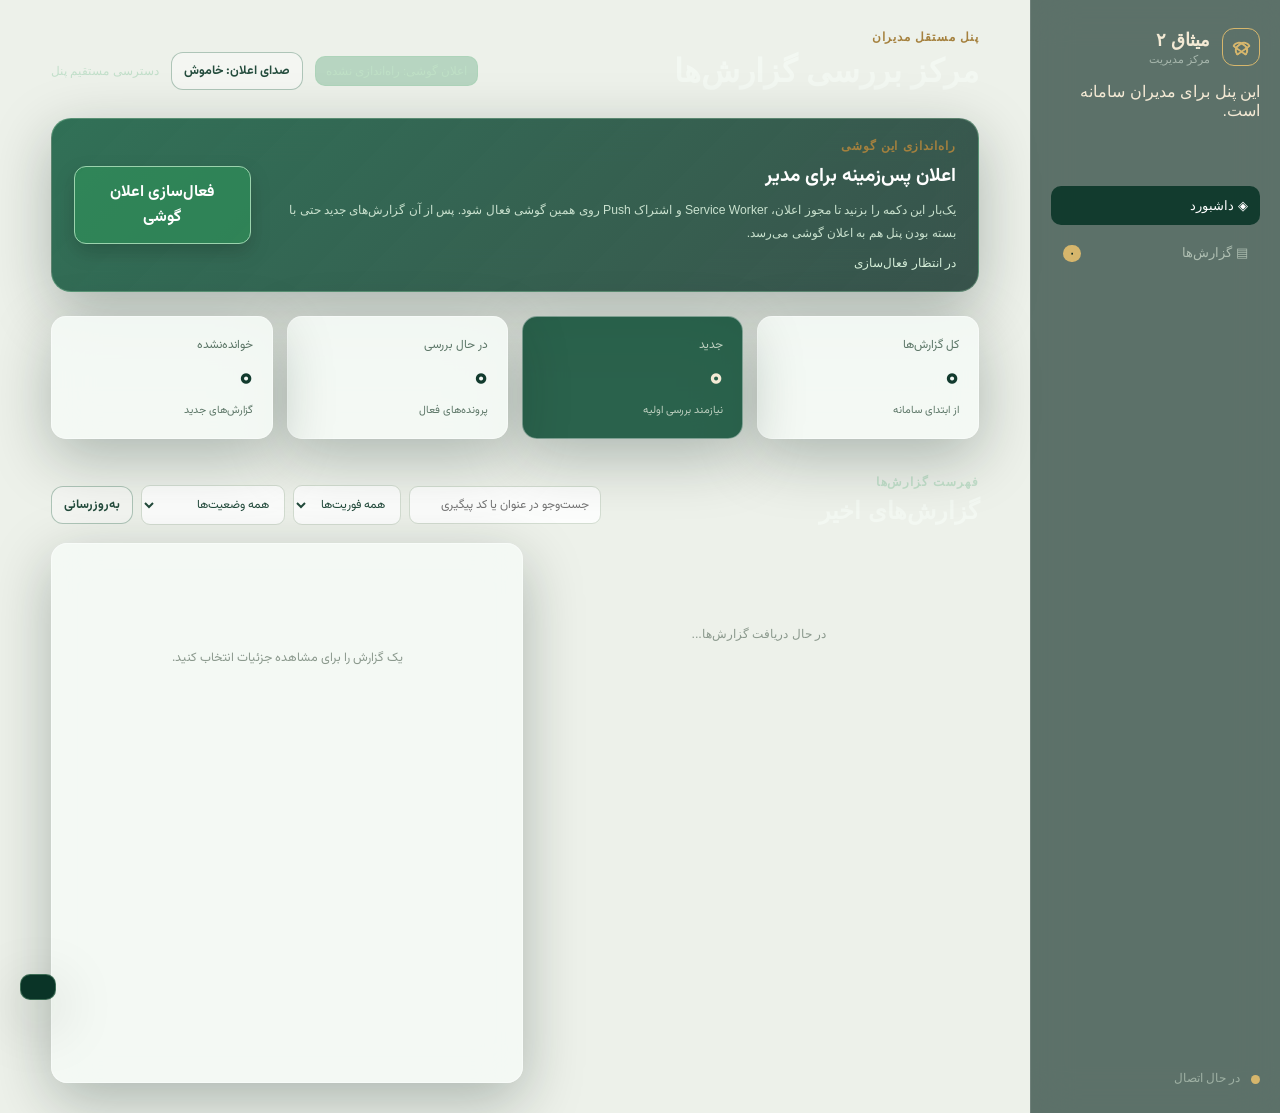
==== admin/index.html @ 61fabc50 "Harden Chrome push permission flow" ====
<!doctype html><html lang="fa" dir="rtl"><head><meta charset="utf-8"><meta name="viewport" content="width=device-width,initial-scale=1"><meta name="theme-color" content="#09271f"><title>میثاق ۲ | پنل مدیریت</title><link rel="manifest" href="../manifest-admin.webmanifest"><link rel="icon" type="image/png" sizes="64x64" href="../assets/favicon-64.png"><link rel="apple-touch-icon" sizes="192x192" href="../assets/mithaq2-icon-192.png"><link rel="preconnect" href="https://fonts.googleapis.com"><link rel="preconnect" href="https://fonts.gstatic.com" crossorigin><link href="https://fonts.googleapis.com/css2?family=Vazirmatn:wght@400;500;600;700;800&display=swap" rel="stylesheet"><link rel="stylesheet" href="../css/base.css?v=2"><link rel="stylesheet" href="../css/admin.css?v=5"></head><body class="admin-page"><div id="app-view" class="admin-layout"><aside class="admin-sidebar"><div class="brand"><span class="brand-mark"><i></i><i></i></span><span><strong>میثاق ۲</strong><small>مرکز مدیریت</small></span></div><p class="public-access-note">این پنل برای مدیران سامانه است.</p><nav><a class="nav-item active" href="#dashboard">◈ داشبورد</a><a class="nav-item" href="#reports">▤ گزارش‌ها <b id="nav-unread">۰</b></a></nav><div class="sidebar-footer"><span id="connection-dot" class="connection-dot"></span><span id="connection-label">در حال اتصال</span></div></aside><main class="admin-main"><header class="admin-header"><div><p class="eyebrow">پنل مستقل مدیران</p><h1>مرکز بررسی گزارش‌ها</h1></div><div class="header-actions"><span id="push-header-status" class="push-header-status">اعلان گوشی: راه‌اندازی نشده</span><button id="sound-toggle" class="button ghost small">صدای اعلان: خاموش</button><span class="admin-email">دسترسی مستقیم پنل</span></div></header><section id="push-setup" class="push-setup-card"><div class="push-setup-copy"><p class="eyebrow">راه‌اندازی این گوشی</p><h2>اعلان پس‌زمینه برای مدیر</h2><p>یک‌بار این دکمه را بزنید تا مجوز اعلان، Service Worker و اشتراک Push روی همین گوشی فعال شود. پس از آن گزارش‌های جدید حتی با بسته بودن پنل هم به اعلان گوشی می‌رسد.</p><span id="push-status-text" class="push-status-text">در انتظار فعال‌سازی</span></div><button id="notification-toggle" class="button primary notification-button">فعال‌سازی اعلان گوشی</button></section><section id="dashboard" class="dashboard-section"><div class="stat-grid"><article class="stat-card"><span>کل گزارش‌ها</span><strong id="stat-total">۰</strong><small>از ابتدای سامانه</small></article><article class="stat-card accent"><span>جدید</span><strong id="stat-new">۰</strong><small>نیازمند بررسی اولیه</small></article><article class="stat-card"><span>در حال بررسی</span><strong id="stat-investigating">۰</strong><small>پرونده‌های فعال</small></article><article class="stat-card"><span>خوانده‌نشده</span><strong id="stat-unread">۰</strong><small>گزارش‌های جدید</small></article></div><div class="section-toolbar"><div><p class="eyebrow">فهرست گزارش‌ها</p><h2>گزارش‌های اخیر</h2></div><div class="toolbar-controls"><input id="search-input" placeholder="جست‌وجو در عنوان یا کد پیگیری"><select id="urgency-filter"><option value="">همه فوریت‌ها</option><option value="عادی">عادی</option><option value="ضروری">ضروری</option><option value="فوری">فوری</option></select><select id="status-filter"><option value="">همه وضعیت‌ها</option><option value="new">جدید</option><option value="investigating">در حال بررسی</option><option value="needs_info">نیازمند اطلاعات بیشتر</option><option value="completed">تکمیل‌شده</option><option value="archived">بایگانی‌شده</option></select><button id="refresh-button" class="button ghost small">به‌روزرسانی</button></div></div><div class="reports-layout"><div id="reports-list" class="reports-list"><div class="empty-state">در حال دریافت گزارش‌ها...</div></div><section id="detail-panel" class="detail-panel"><div class="empty-state">یک گزارش را برای مشاهده جزئیات انتخاب کنید.</div></section></div></section></main></div><div id="toast" class="toast" role="status"></div><script type="module" src="../js/admin.js?v=8"></script></body></html>
---- css/base.css ----
*{box-sizing:border-box}html{font-family:Vazirmatn,Tahoma,Arial,sans-serif;background:#f4ead5;color:#16372e}body{margin:0;min-width:320px}button,input,textarea,select{font:inherit}button{cursor:pointer}a{color:inherit;text-decoration:none}.is-hidden{display:none!important}.eyebrow{margin:0 0 8px;color:#a5813e;font-size:.72rem;font-weight:800;letter-spacing:.08em}.brand{display:flex;align-items:center;gap:12px}.brand strong{display:block;font-size:1.12rem}.brand small{display:block;margin-top:2px;color:#a7b7ad;font-size:.7rem}.brand-mark{width:38px;height:38px;display:grid;place-items:center;border:1px solid #d6b66c;border-radius:12px;position:relative}.brand-mark i{display:block;width:17px;height:9px;border:2px solid #d6b66c;border-radius:8px 8px 2px 2px;transform:rotate(35deg);position:absolute}.brand-mark i+ i{transform:rotate(-35deg)}.button{border:0;border-radius:12px;padding:13px 18px;font-weight:700;transition:.2s;display:inline-flex;align-items:center;justify-content:center;gap:8px}.button:hover{transform:translateY(-1px)}.button.primary{background:#123b2e;color:#fff}.button.dark{background:#09271f;color:#fff}.button.ghost{background:transparent;border:1px solid #cbd5c7;color:#244c3d}.button.small{padding:8px 12px;font-size:.78rem}.icon-button{border:0;background:transparent;font-size:1.6rem;color:#9a4739}.field{display:flex;flex-direction:column;gap:7px}.field>span{font-size:.82rem;font-weight:700;color:#244c3d}.field i,.required-hint i{color:#b35b46;font-style:normal}.field em{color:#829286;font-size:.72rem;font-style:normal;font-weight:400;margin-right:5px}.field input,.field textarea,.field select{width:100%;border:1px solid #d8ded4;background:#fffdf8;border-radius:10px;padding:12px 13px;color:#16372e;outline:none;transition:.2s}.field textarea{resize:vertical;min-height:88px;line-height:1.9}.field input:focus,.field textarea:focus,.field select:focus{border-color:#d6b66c;box-shadow:0 0 0 3px #d6b66c33}.field small[data-error-for]{min-height:17px;color:#a44b3d;font-size:.7rem}.field-meta{display:flex;justify-content:space-between}.field-meta>small:last-child{color:#86978a;font-size:.7rem}.public-shell{min-height:100vh;display:grid;grid-template-columns:minmax(280px,31%) 1fr}.public-aside{background:#09271f;color:#f4ead5;padding:38px clamp(24px,5vw,68px);display:flex;flex-direction:column;position:sticky;top:0;height:100vh}.aside-copy{margin:auto 0}.aside-copy h1{font-size:clamp(2rem,4vw,3.5rem);line-height:1.3;margin:0 0 22px;max-width:470px}.aside-copy p:not(.eyebrow){color:#c8d1c7;line-height:2;font-size:.92rem;max-width:430px}.steps{list-style:none;padding:0;margin:28px 0 0;display:grid;gap:14px}.steps li{display:flex;align-items:center;gap:12px;color:#91a398}.steps li b{width:30px;height:30px;border:1px solid #446558;border-radius:50%;display:grid;place-items:center;font-size:.78rem}.steps li.is-active{color:#f4ead5}.steps li.is-active b{background:#d6b66c;color:#09271f;border-color:#d6b66c}.steps span{display:grid;gap:2px}.steps strong{font-size:.8rem}.steps small{font-size:.68rem}.aside-footer{color:#91a398;font-size:.7rem;border-top:1px solid #244b3e;padding-top:20px}.public-main{padding:30px clamp(18px,5vw,80px);background:#f4ead5}.form-topbar{display:flex;justify-content:space-between;color:#7d8c80;font-size:.74rem;margin-bottom:22px}.text-link{color:#8d6d35;font-weight:700}.mobile-header{display:none}.form-card{max-width:980px;margin:auto;background:#fffdf8;border:1px solid #e4e5d7;border-radius:20px;padding:clamp(20px,4vw,46px);box-shadow:0 20px 50px #09271f12}.section-heading,.subsection-heading{display:flex;justify-content:space-between;align-items:end;gap:16px;margin-bottom:28px}.section-heading h2,.subsection-heading h3{margin:0;color:#123b2e}.required-hint,.size-note{font-size:.7rem;color:#87988b}.form-grid{display:grid;grid-template-columns:1fr 1fr;gap:20px;margin-bottom:18px}.upload-grid{display:grid;grid-template-columns:1fr 1fr;gap:18px}.upload-card{border:1px dashed #cbd5c7;border-radius:15px;padding:18px;background:#fbfaf3}.upload-card-head{display:flex;align-items:center;gap:11px;margin-bottom:15px}.upload-card h4{margin:0;color:#183e31}.upload-card p{margin:3px 0 0;color:#87988b;font-size:.7rem}.icon-box{width:36px;height:36px;display:grid;place-items:center;border-radius:10px;background:#dfece1;color:#286049}.icon-box.gold{background:#f2e6c8;color:#9a7731}.upload-trigger{border:1px solid #cbd5c7;background:#fffdf8;border-radius:9px;padding:9px 12px;color:#244c3d;font-size:.76rem}.file-list{display:grid;gap:7px;margin-top:12px}.file-row{display:flex;justify-content:space-between;align-items:center;background:#f0f4eb;border-radius:8px;padding:7px 9px;font-size:.7rem}.file-row button{border:0;background:transparent;color:#a44b3d}.recorder{background:#f0f4eb;border-radius:12px;padding:12px}.recorder-display{display:flex;justify-content:space-between;color:#567264;font-size:.72rem}.recorder-display strong{color:#123b2e}.recorder canvas{width:100%;height:45px;margin:8px 0}.recorder-actions{display:flex;align-items:center;gap:7px}.audio-preview{width:100%;margin-top:10px;height:32px}.form-actions{display:flex;justify-content:space-between;gap:12px;margin-top:28px;border-top:1px solid #e6e8dd;padding-top:20px}.form-message,.inline-banner{padding:11px 13px;border-radius:10px;background:#f8e8e0;color:#98483b;font-size:.78rem;margin-top:15px}.public-footer{max-width:980px;margin:24px auto 0;display:flex;justify-content:space-between;color:#87988b;font-size:.68rem}.preview-dialog{border:0;border-radius:18px;max-width:620px;width:calc(100% - 30px);padding:0;box-shadow:0 20px 60px #09271f44}.preview-dialog::backdrop{background:#09271f88}.dialog-inner{padding:28px;position:relative}.dialog-close{position:absolute;left:18px;top:14px;border:0;background:transparent;font-size:1.5rem}.preview-content{display:grid;gap:9px;margin:20px 0;color:#426052;font-size:.82rem}.preview-content div{padding:9px 12px;background:#f2f4eb;border-radius:8px}.dialog-actions{display:flex;justify-content:flex-end;gap:10px}.success-panel{max-width:620px;margin:10vh auto;padding:50px 24px;text-align:center;background:#fffdf8;border-radius:22px;box-shadow:0 20px 50px #09271f18}.success-mark{width:62px;height:62px;display:grid;place-items:center;margin:0 auto 18px;border-radius:50%;background:#dfece1;color:#286049;font-size:2rem}.success-panel h2{color:#123b2e}.success-panel p{color:#718477;line-height:1.9}.tracking-box{display:flex;align-items:center;justify-content:center;gap:15px;padding:14px;background:#f0f4eb;border-radius:12px;margin:22px 0}.tracking-box span{color:#87988b;font-size:.75rem}.tracking-box strong{font-size:1.3rem;letter-spacing:.08em;color:#123b2e}@media(max-width:850px){.public-shell{display:block}.public-aside{display:none}.public-main{padding:15px}.mobile-header{display:flex;justify-content:space-between;align-items:center;margin-bottom:24px}.form-topbar{display:none}.form-card{padding:20px}.form-grid,.upload-grid{grid-template-columns:1fr}.section-heading,.subsection-heading{align-items:start;flex-direction:column}.form-actions{flex-direction:column}.public-footer{padding:0 8px}.tracking-box{flex-wrap:wrap}}

/* Mobile-first glass system */
:root{--glass-green:#123b2e;--glass-deep:#06271f;--glass-mint:#8fc4a4;--glass-border:rgba(255,255,255,.22);--glass-shadow:0 18px 60px rgba(1,28,20,.28)}
html,body{font-family:'B Nazanin','B Nazanin Local',Tahoma,Arial,sans-serif}body{background:linear-gradient(145deg,#06271f 0%,#123b2e 48%,#1c5b43 100%);background-attachment:fixed;color:#f3f8f2}
button,input,textarea,select{font-family:'B Nazanin','B Nazanin Local',Tahoma,Arial,sans-serif}.button,.field input,.field select,.field textarea,.toolbar-controls input,.toolbar-controls select,.detail-actions select,.notes textarea{font-family:Vazirmatn,Tahoma,Arial,sans-serif}
.button.primary,.button.dark{background:linear-gradient(135deg,#1b6348,#0b382b);border:1px solid rgba(151,219,178,.3);color:#fff;box-shadow:0 8px 20px rgba(0,0,0,.18)}
.button.ghost{border-color:rgba(44,103,76,.35);background:rgba(255,255,255,.4)}
@media(max-width:850px){body{overflow-x:hidden}.button{min-height:44px}.brand strong{font-size:1.2rem}.eyebrow{font-size:.78rem}}
---- css/admin.css ----
body.admin-page{background:#edf1ea;color:#173b30}.login-view{min-height:100vh;display:grid;place-items:center;padding:20px;background:linear-gradient(140deg,#09271f,#123b2e)}.login-card{width:min(440px,100%);background:#fffdf8;border-radius:22px;padding:34px;box-shadow:0 24px 80px #0004}.dark-brand .brand-mark{border-color:#123b2e}.dark-brand .brand-mark i{border-color:#123b2e}.dark-brand small{color:#819286}.login-card h1{margin:5px 0 12px;color:#123b2e}.muted{color:#7d8c80;font-size:.82rem;line-height:1.9;margin:0 0 24px}.login-card form{display:grid;gap:15px}.login-card form .button{width:100%;margin-top:5px}.back-link{display:block;text-align:center;margin-top:20px;color:#8d6d35;font-size:.75rem;font-weight:700}.admin-layout{min-height:100vh;display:grid;grid-template-columns:250px 1fr}.admin-sidebar{background:#09271f;color:#f4ead5;padding:28px 20px;display:flex;flex-direction:column}.admin-sidebar nav{display:grid;gap:8px;margin-top:50px}.nav-item{padding:12px;border-radius:10px;color:#aebeb1;font-size:.82rem;display:flex;justify-content:space-between}.nav-item.active,.nav-item:hover{background:#123b2e;color:#fff}.nav-item b{font-size:.68rem;background:#d6b66c;color:#09271f;padding:2px 6px;border-radius:20px}.sidebar-footer{margin-top:auto;display:grid;grid-template-columns:12px 1fr;gap:5px 8px;color:#9eb0a3;font-size:.72rem}.connection-dot{width:9px;height:9px;border-radius:50%;background:#d6b66c;margin-top:4px}.connection-dot.online{background:#64b77b}.logout-button{grid-column:1/-1;border:1px solid #315446;background:transparent;color:#c9d3c6;border-radius:9px;padding:9px;margin-top:15px}.admin-main{padding:30px clamp(18px,4vw,58px);max-width:1550px;width:100%}.admin-header{display:flex;justify-content:space-between;align-items:end;margin-bottom:28px}.admin-header h1{margin:0;color:#123b2e;font-size:2rem}.header-actions{display:flex;align-items:center;gap:12px}.admin-email{font-size:.72rem;color:#75867a}.stat-grid{display:grid;grid-template-columns:repeat(4,1fr);gap:14px}.stat-card{background:#fffdf8;border:1px solid #dfe5da;border-radius:15px;padding:19px;display:grid;gap:8px}.stat-card.accent{background:#123b2e;color:#fff}.stat-card span{font-size:.75rem;color:#738477}.stat-card.accent span,.stat-card.accent small{color:#bed0c0}.stat-card strong{font-size:2rem;line-height:1;color:#123b2e}.stat-card.accent strong{color:#f4ead5}.stat-card small{color:#9aa99d;font-size:.67rem}.section-toolbar{display:flex;justify-content:space-between;align-items:end;margin:36px 0 18px}.section-toolbar h2{margin:0;color:#123b2e}.toolbar-controls{display:flex;gap:8px;align-items:center}.toolbar-controls input,.toolbar-controls select{border:1px solid #d3ddd1;background:#fffdf8;border-radius:9px;padding:9px 11px;font-size:.75rem;color:#234b3c}.reports-layout{display:grid;grid-template-columns:minmax(300px,440px) 1fr;gap:16px;align-items:start}.reports-list{display:grid;gap:9px}.report-item{background:#fffdf8;border:1px solid #dfe5da;border-radius:13px;padding:15px;cursor:pointer;transition:.2s}.report-item:hover,.report-item.selected{border-color:#d6b66c;box-shadow:0 8px 22px #123b2e12}.report-item.is-unread{border-right:4px solid #d6b66c}.report-item header{display:flex;justify-content:space-between;gap:10px}.report-item h3{margin:0;font-size:.88rem;color:#173f31}.report-item p{margin:8px 0;color:#718477;font-size:.72rem}.report-meta{display:flex;justify-content:space-between;color:#9aa99d;font-size:.67rem}.status-pill{border-radius:20px;padding:4px 8px;font-size:.64rem;background:#e9eee8;color:#4c6b5b}.status-pill.new{background:#f3e7c7;color:#8b6b2d}.status-pill.investigating{background:#dceae3;color:#276247}.status-pill.completed{background:#dcefe0;color:#36734c}.status-pill.archived{background:#e2e5e0;color:#66746a}.detail-panel{background:#fffdf8;border:1px solid #dfe5da;border-radius:16px;min-height:540px;padding:24px}.detail-header{display:flex;justify-content:space-between;gap:18px;border-bottom:1px solid #e5e9df;padding-bottom:18px}.detail-header h2{margin:0 0 7px;color:#123b2e}.detail-header p{margin:0;color:#88988c;font-size:.73rem}.detail-grid{display:grid;grid-template-columns:1fr 1fr;gap:15px;margin:20px 0}.detail-block{background:#f1f4ed;border-radius:10px;padding:12px}.detail-block label{display:block;color:#8a998e;font-size:.67rem;margin-bottom:5px}.detail-block p{margin:0;color:#375b4c;font-size:.78rem;white-space:pre-wrap;line-height:1.8}.detail-full{grid-column:1/-1}.detail-actions{display:flex;gap:8px;align-items:center;flex-wrap:wrap;margin:18px 0}.detail-actions select{border:1px solid #ccd8cb;border-radius:9px;padding:9px;background:#fffdf8}.notes{border-top:1px solid #e5e9df;padding-top:18px;margin-top:18px}.notes h3{font-size:.9rem}.notes form{display:flex;gap:8px}.notes textarea{flex:1;border:1px solid #d4dfd2;border-radius:9px;padding:9px;resize:vertical}.notes-list p,.notes>p{font-size:.72rem;line-height:1.8;color:#64786a}.notes-list b,.notes>p b{color:#9a7731}.attachment-list{display:flex;flex-wrap:wrap;gap:8px}.attachment-list a{padding:7px 10px;border-radius:8px;background:#e7eee6;color:#315f4c;font-size:.72rem}.empty-state{display:grid;place-items:center;min-height:180px;color:#8b998d;font-size:.78rem;text-align:center}.toast{position:fixed;bottom:20px;left:20px;background:#09271f;color:#fff;padding:12px 17px;border-radius:10px;transform:translateY(120px);transition:.25s;z-index:5;font-size:.78rem}.toast.show{transform:translateY(0)}@media(max-width:950px){.admin-layout{display:block}.admin-sidebar{padding:15px;display:flex;flex-direction:row;align-items:center;gap:20px}.admin-sidebar nav{margin:0;display:flex}.nav-item{padding:8px}.sidebar-footer{margin:0 0 0 auto;display:flex;align-items:center}.logout-button{margin:0}.admin-main{padding:22px 15px}.stat-grid{grid-template-columns:repeat(2,1fr)}.reports-layout{grid-template-columns:1fr}.detail-panel{min-height:400px}}@media(max-width:600px){.admin-sidebar .brand small,.sidebar-footer #connection-label{display:none}.admin-header,.section-toolbar{display:block}.header-actions,.toolbar-controls{margin-top:15px;flex-wrap:wrap}.toolbar-controls input{flex:1;min-width:130px}.stat-card strong{font-size:1.6rem}.detail-grid{grid-template-columns:1fr}.detail-full{grid-column:auto}}
.admin-page .admin-sidebar .logout-button{text-decoration:none;text-align:center;display:block}.admin-page .section-toolbar{align-items:end}.admin-page .toolbar-controls{flex-wrap:wrap}

/* Mobile-first green glass manager experience */
.admin-page{background:linear-gradient(145deg,#06271f 0%,#123b2e 48%,#1b5a42 100%);color:#f3f8f2}.admin-sidebar{background:rgba(4,35,27,.62);backdrop-filter:blur(22px);-webkit-backdrop-filter:blur(22px);border-left:1px solid rgba(255,255,255,.12)}.admin-main{color:#f3f8f2}.admin-header h1,.section-toolbar h2{color:#f3f8f2}.admin-email,.section-toolbar .eyebrow{color:#c2dfca}.stat-card,.report-item,.detail-panel{background:rgba(244,250,245,.9);border:1px solid rgba(255,255,255,.4);box-shadow:var(--glass-shadow);backdrop-filter:blur(22px);-webkit-backdrop-filter:blur(22px);font-family:Vazirmatn,Tahoma,Arial,sans-serif;color:#16372e}.stat-card span,.stat-card small,.report-item p,.report-meta,.detail-header p{color:#5c7667}.stat-card.accent{background:rgba(15,78,54,.88);color:#fff}.toolbar-controls input,.toolbar-controls select,.detail-actions select,.notes textarea{background:rgba(255,255,255,.86);font-family:Vazirmatn,Tahoma,Arial,sans-serif}.header-actions{flex-wrap:wrap}.notification-button{border-color:#9bd3ad!important;color:#fff!important;background:rgba(46,139,87,.75)!important}.toast{background:#0a3427;border:1px solid rgba(155,211,173,.35);box-shadow:var(--glass-shadow)}
@media(max-width:950px){.admin-sidebar{background:rgba(4,35,27,.78);border-bottom:1px solid rgba(255,255,255,.14);border-left:0}.admin-main{padding:16px 12px}.admin-header{margin-bottom:18px}.admin-header h1{font-size:1.45rem}.stat-grid{gap:10px}.stat-card{padding:14px;border-radius:16px}.section-toolbar{margin:24px 0 14px}.reports-layout{gap:12px}.detail-panel{padding:16px;border-radius:18px}.header-actions{gap:8px}.header-actions .button{flex:1}.toolbar-controls input,.toolbar-controls select,.toolbar-controls .button{min-height:44px;flex:1}}
@media(max-width:600px){.admin-sidebar{padding:10px 12px;gap:10px;position:sticky;top:0;z-index:4}.admin-sidebar nav{gap:4px}.nav-item{font-size:.76rem;padding:9px 7px}.admin-main{padding-top:14px}.stat-card strong{font-size:1.45rem}.detail-header{align-items:flex-start;flex-direction:column;gap:10px}.notes form{flex-direction:column}.notes form .button{width:100%}.toast{left:12px;right:12px;bottom:12px;text-align:center}}
.push-setup-card{display:flex;align-items:center;justify-content:space-between;gap:22px;padding:20px 22px;margin:0 0 24px;border:1px solid rgba(155,211,173,.36);border-radius:20px;background:linear-gradient(135deg,rgba(17,91,62,.86),rgba(6,39,31,.78));box-shadow:var(--glass-shadow);backdrop-filter:blur(20px);-webkit-backdrop-filter:blur(20px)}.push-setup-copy h2{margin:0;color:#fff;font-family:Vazirmatn,Tahoma,Arial,sans-serif;font-size:1.2rem}.push-setup-copy p:not(.eyebrow){margin:8px 0;color:#c9e1ce;font-size:.76rem;line-height:1.9;max-width:720px}.push-status-text{display:inline-flex;color:#d6efda;font-size:.72rem}.push-header-status{font-size:.72rem;color:#bfe0c6;border:1px solid rgba(155,211,173,.35);padding:7px 10px;border-radius:10px;background:rgba(46,139,87,.28)}.push-setup-card.is-ready{border-color:#9bd3ad;background:linear-gradient(135deg,rgba(36,120,78,.9),rgba(6,55,37,.84))}@media(max-width:700px){.push-setup-card{align-items:stretch;flex-direction:column;padding:17px;margin-bottom:16px}.push-setup-card .button{width:100%}.push-setup-copy p:not(.eyebrow){font-size:.72rem}.push-header-status{display:none}}
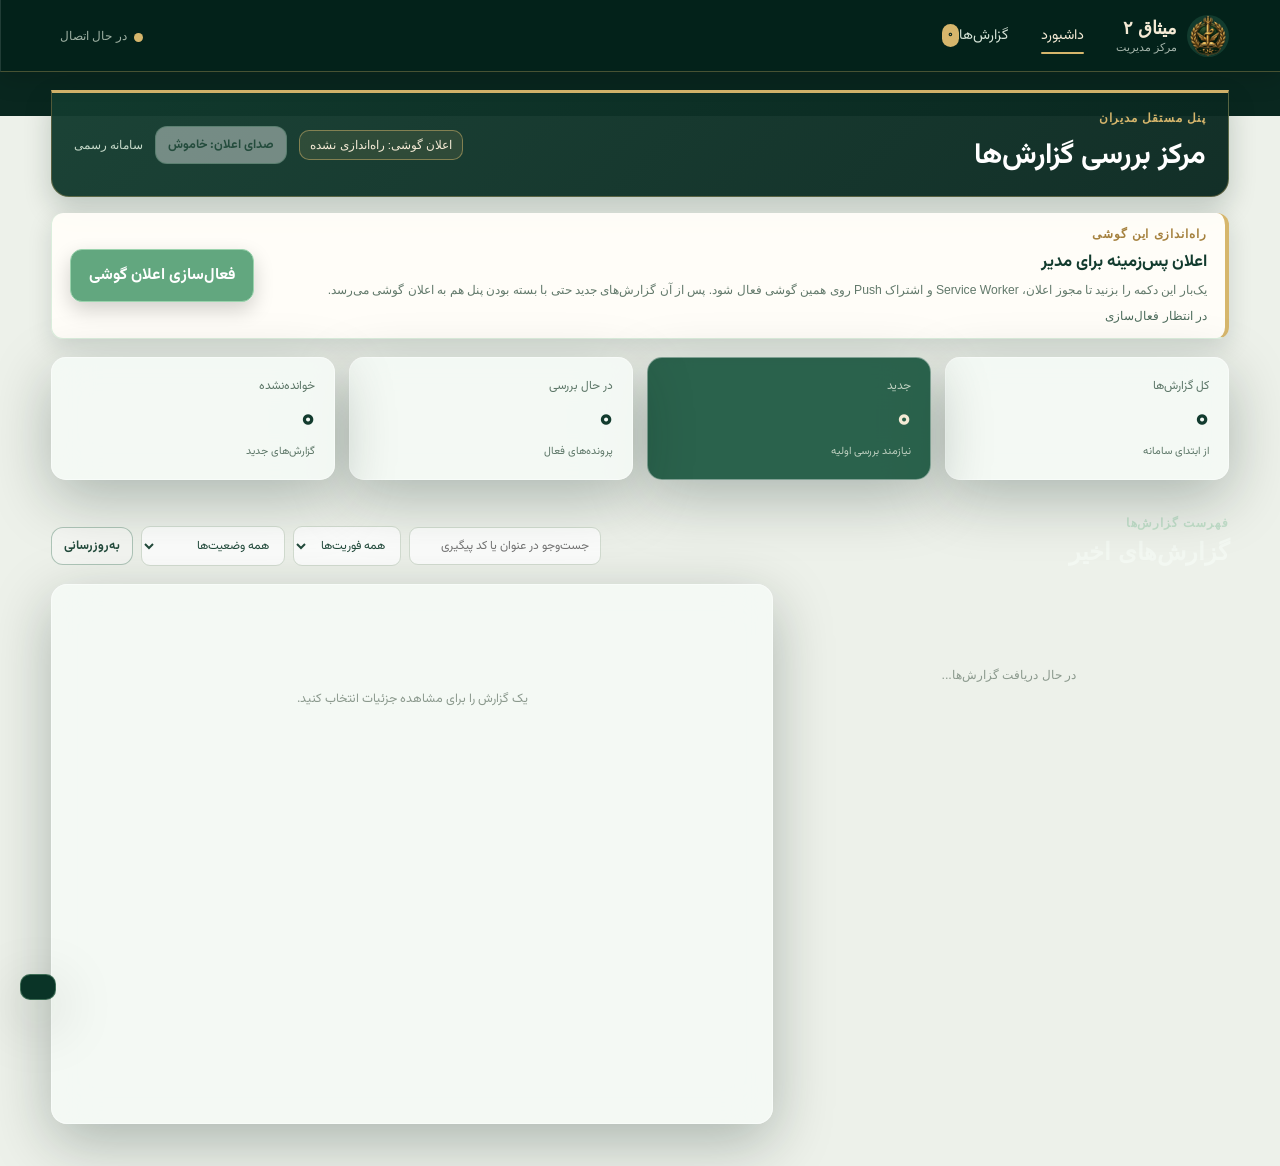
==== commit 69b88b15: "Add optional descriptions and manager report deletion" ====
--- a/admin/index.html
+++ b/admin/index.html
@@ -1 +1 @@
-<!doctype html><html lang="fa" dir="rtl"><head><meta charset="utf-8"><meta name="viewport" content="width=device-width,initial-scale=1"><meta name="theme-color" content="#09271f"><title>میثاق ۲ | پنل مدیریت</title><link rel="manifest" href="../manifest-admin.webmanifest"><link rel="icon" type="image/png" sizes="64x64" href="../assets/favicon-64.png"><link rel="apple-touch-icon" sizes="192x192" href="../assets/mithaq2-icon-192.png"><link rel="preconnect" href="https://fonts.googleapis.com"><link rel="preconnect" href="https://fonts.gstatic.com" crossorigin><link href="https://fonts.googleapis.com/css2?family=Vazirmatn:wght@400;500;600;700;800&display=swap" rel="stylesheet"><link rel="stylesheet" href="../css/base.css?v=2"><link rel="stylesheet" href="../css/admin.css?v=5"></head><body class="admin-page"><div id="app-view" class="admin-layout"><aside class="admin-sidebar"><div class="brand"><span class="brand-mark"><i></i><i></i></span><span><strong>میثاق ۲</strong><small>مرکز مدیریت</small></span></div><p class="public-access-note">این پنل برای مدیران سامانه است.</p><nav><a class="nav-item active" href="#dashboard">◈ داشبورد</a><a class="nav-item" href="#reports">▤ گزارش‌ها <b id="nav-unread">۰</b></a></nav><div class="sidebar-footer"><span id="connection-dot" class="connection-dot"></span><span id="connection-label">در حال اتصال</span></div></aside><main class="admin-main"><header class="admin-header"><div><p class="eyebrow">پنل مستقل مدیران</p><h1>مرکز بررسی گزارش‌ها</h1></div><div class="header-actions"><span id="push-header-status" class="push-header-status">اعلان گوشی: راه‌اندازی نشده</span><button id="sound-toggle" class="button ghost small">صدای اعلان: خاموش</button><span class="admin-email">دسترسی مستقیم پنل</span></div></header><section id="push-setup" class="push-setup-card"><div class="push-setup-copy"><p class="eyebrow">راه‌اندازی این گوشی</p><h2>اعلان پس‌زمینه برای مدیر</h2><p>یک‌بار این دکمه را بزنید تا مجوز اعلان، Service Worker و اشتراک Push روی همین گوشی فعال شود. پس از آن گزارش‌های جدید حتی با بسته بودن پنل هم به اعلان گوشی می‌رسد.</p><span id="push-status-text" class="push-status-text">در انتظار فعال‌سازی</span></div><button id="notification-toggle" class="button primary notification-button">فعال‌سازی اعلان گوشی</button></section><section id="dashboard" class="dashboard-section"><div class="stat-grid"><article class="stat-card"><span>کل گزارش‌ها</span><strong id="stat-total">۰</strong><small>از ابتدای سامانه</small></article><article class="stat-card accent"><span>جدید</span><strong id="stat-new">۰</strong><small>نیازمند بررسی اولیه</small></article><article class="stat-card"><span>در حال بررسی</span><strong id="stat-investigating">۰</strong><small>پرونده‌های فعال</small></article><article class="stat-card"><span>خوانده‌نشده</span><strong id="stat-unread">۰</strong><small>گزارش‌های جدید</small></article></div><div class="section-toolbar"><div><p class="eyebrow">فهرست گزارش‌ها</p><h2>گزارش‌های اخیر</h2></div><div class="toolbar-controls"><input id="search-input" placeholder="جست‌وجو در عنوان یا کد پیگیری"><select id="urgency-filter"><option value="">همه فوریت‌ها</option><option value="عادی">عادی</option><option value="ضروری">ضروری</option><option value="فوری">فوری</option></select><select id="status-filter"><option value="">همه وضعیت‌ها</option><option value="new">جدید</option><option value="investigating">در حال بررسی</option><option value="needs_info">نیازمند اطلاعات بیشتر</option><option value="completed">تکمیل‌شده</option><option value="archived">بایگانی‌شده</option></select><button id="refresh-button" class="button ghost small">به‌روزرسانی</button></div></div><div class="reports-layout"><div id="reports-list" class="reports-list"><div class="empty-state">در حال دریافت گزارش‌ها...</div></div><section id="detail-panel" class="detail-panel"><div class="empty-state">یک گزارش را برای مشاهده جزئیات انتخاب کنید.</div></section></div></section></main></div><div id="toast" class="toast" role="status"></div><script type="module" src="../js/admin.js?v=8"></script></body></html>+<!doctype html><html lang="fa" dir="rtl"><head><meta charset="utf-8"><meta name="viewport" content="width=device-width,initial-scale=1"><meta name="theme-color" content="#09271f"><title>میثاق ۲ | پنل مدیریت</title><link rel="manifest" href="../manifest-admin.webmanifest"><link rel="icon" type="image/png" sizes="64x64" href="../assets/favicon-64.png"><link rel="apple-touch-icon" sizes="192x192" href="../assets/mithaq2-icon-192.png"><link rel="preconnect" href="https://fonts.googleapis.com"><link rel="preconnect" href="https://fonts.gstatic.com" crossorigin><link href="https://fonts.googleapis.com/css2?family=Vazirmatn:wght@400;500;600;700;800&display=swap" rel="stylesheet"><link rel="stylesheet" href="../css/base.css?v=2"><link rel="stylesheet" href="../css/admin.css?v=7"></head><body class="admin-page"><div id="app-view" class="admin-layout"><aside class="admin-sidebar"><div class="brand"><img class="header-emblem" src="../assets/mithaq2-icon-192.png" alt="نشان میثاق ۲"><span><strong>میثاق ۲</strong><small>مرکز مدیریت</small></span></div><p class="public-access-note">این پنل برای مدیران سامانه است.</p><nav><a class="nav-item active" href="#dashboard">داشبورد</a><a class="nav-item" href="#reports">گزارش‌ها <b id="nav-unread">۰</b></a></nav><div class="sidebar-footer"><span id="connection-dot" class="connection-dot"></span><span id="connection-label">در حال اتصال</span></div></aside><main class="admin-main"><header class="admin-header"><div><p class="eyebrow">پنل مستقل مدیران</p><h1>مرکز بررسی گزارش‌ها</h1></div><div class="header-actions"><span id="push-header-status" class="push-header-status">اعلان گوشی: راه‌اندازی نشده</span><button id="sound-toggle" class="button ghost small">صدای اعلان: خاموش</button><span class="admin-email">سامانه رسمی</span></div></header><section id="push-setup" class="push-setup-card"><div class="push-setup-copy"><p class="eyebrow">راه‌اندازی این گوشی</p><h2>اعلان پس‌زمینه برای مدیر</h2><p>یک‌بار این دکمه را بزنید تا مجوز اعلان، Service Worker و اشتراک Push روی همین گوشی فعال شود. پس از آن گزارش‌های جدید حتی با بسته بودن پنل هم به اعلان گوشی می‌رسد.</p><span id="push-status-text" class="push-status-text">در انتظار فعال‌سازی</span></div><button id="notification-toggle" class="button primary notification-button">فعال‌سازی اعلان گوشی</button></section><section id="dashboard" class="dashboard-section"><div class="stat-grid"><article class="stat-card"><span>کل گزارش‌ها</span><strong id="stat-total">۰</strong><small>از ابتدای سامانه</small></article><article class="stat-card accent"><span>جدید</span><strong id="stat-new">۰</strong><small>نیازمند بررسی اولیه</small></article><article class="stat-card"><span>در حال بررسی</span><strong id="stat-investigating">۰</strong><small>پرونده‌های فعال</small></article><article class="stat-card"><span>خوانده‌نشده</span><strong id="stat-unread">۰</strong><small>گزارش‌های جدید</small></article></div><div class="section-toolbar"><div><p class="eyebrow">فهرست گزارش‌ها</p><h2>گزارش‌های اخیر</h2></div><div class="toolbar-controls"><input id="search-input" placeholder="جست‌وجو در عنوان یا کد پیگیری"><select id="urgency-filter"><option value="">همه فوریت‌ها</option><option value="عادی">عادی</option><option value="ضروری">ضروری</option><option value="فوری">فوری</option></select><select id="status-filter"><option value="">همه وضعیت‌ها</option><option value="new">جدید</option><option value="investigating">در حال بررسی</option><option value="needs_info">نیازمند اطلاعات بیشتر</option><option value="completed">تکمیل‌شده</option><option value="archived">بایگانی‌شده</option></select><button id="refresh-button" class="button ghost small">به‌روزرسانی</button></div></div><div class="reports-layout"><div id="reports-list" class="reports-list"><div class="empty-state">در حال دریافت گزارش‌ها...</div></div><section id="detail-panel" class="detail-panel"><div class="empty-state">یک گزارش را برای مشاهده جزئیات انتخاب کنید.</div></section></div></section></main></div><div id="toast" class="toast" role="status"></div><script type="module" src="../js/admin.js?v=10"></script></body></html>
--- a/css/admin.css
+++ b/css/admin.css
@@ -6,3 +6,10 @@
 @media(max-width:950px){.admin-sidebar{background:rgba(4,35,27,.78);border-bottom:1px solid rgba(255,255,255,.14);border-left:0}.admin-main{padding:16px 12px}.admin-header{margin-bottom:18px}.admin-header h1{font-size:1.45rem}.stat-grid{gap:10px}.stat-card{padding:14px;border-radius:16px}.section-toolbar{margin:24px 0 14px}.reports-layout{gap:12px}.detail-panel{padding:16px;border-radius:18px}.header-actions{gap:8px}.header-actions .button{flex:1}.toolbar-controls input,.toolbar-controls select,.toolbar-controls .button{min-height:44px;flex:1}}
 @media(max-width:600px){.admin-sidebar{padding:10px 12px;gap:10px;position:sticky;top:0;z-index:4}.admin-sidebar nav{gap:4px}.nav-item{font-size:.76rem;padding:9px 7px}.admin-main{padding-top:14px}.stat-card strong{font-size:1.45rem}.detail-header{align-items:flex-start;flex-direction:column;gap:10px}.notes form{flex-direction:column}.notes form .button{width:100%}.toast{left:12px;right:12px;bottom:12px;text-align:center}}
 .push-setup-card{display:flex;align-items:center;justify-content:space-between;gap:22px;padding:20px 22px;margin:0 0 24px;border:1px solid rgba(155,211,173,.36);border-radius:20px;background:linear-gradient(135deg,rgba(17,91,62,.86),rgba(6,39,31,.78));box-shadow:var(--glass-shadow);backdrop-filter:blur(20px);-webkit-backdrop-filter:blur(20px)}.push-setup-copy h2{margin:0;color:#fff;font-family:Vazirmatn,Tahoma,Arial,sans-serif;font-size:1.2rem}.push-setup-copy p:not(.eyebrow){margin:8px 0;color:#c9e1ce;font-size:.76rem;line-height:1.9;max-width:720px}.push-status-text{display:inline-flex;color:#d6efda;font-size:.72rem}.push-header-status{font-size:.72rem;color:#bfe0c6;border:1px solid rgba(155,211,173,.35);padding:7px 10px;border-radius:10px;background:rgba(46,139,87,.28)}.push-setup-card.is-ready{border-color:#9bd3ad;background:linear-gradient(135deg,rgba(36,120,78,.9),rgba(6,55,37,.84))}@media(max-width:700px){.push-setup-card{align-items:stretch;flex-direction:column;padding:17px;margin-bottom:16px}.push-setup-card .button{width:100%}.push-setup-copy p:not(.eyebrow){font-size:.72rem}.push-header-status{display:none}}
+.attachment-list{display:grid;gap:10px}.image-download-card{display:flex!important;align-items:center;gap:10px;padding:13px 14px!important;border:1px solid #c9ddce;background:linear-gradient(135deg,#eef7ef,#dcecdf)!important;color:#174c37!important;text-decoration:none!important;border-radius:12px!important;cursor:pointer}.image-download-card:hover{border-color:#2e8b57;box-shadow:0 8px 20px rgba(18,59,46,.14);transform:translateY(-1px)}.attachment-icon{width:35px;height:35px;display:grid;place-items:center;border-radius:9px;background:#2e8b57;color:#fff;font-size:1.1rem}.attachment-copy{display:grid;gap:3px;flex:1}.attachment-copy strong{font-size:.78rem}.attachment-copy small{font-size:.66rem;color:#668070;overflow:hidden;text-overflow:ellipsis;white-space:nowrap;max-width:260px}.download-label{font-size:.7rem;font-weight:800;color:#236744}.audio-row{display:grid;gap:7px;padding:10px;border-radius:10px;background:#eef3ed}.audio-row audio{width:100%}
+
+/* Formal institutional header inspired by vaja.ir: compact identity, clear horizontal navigation, restrained status tools. */
+.admin-page .admin-layout{display:block;background:linear-gradient(180deg,#09271f 0 116px,transparent 116px)}
+.admin-page .admin-sidebar{position:sticky;top:0;z-index:10;min-height:72px;height:auto;padding:10px clamp(16px,4vw,58px);display:flex;flex-direction:row;align-items:center;gap:18px;background:rgba(4,35,27,.96);border-bottom:1px solid rgba(214,182,108,.32);box-shadow:0 8px 24px rgba(0,0,0,.14)}
+.admin-page .admin-sidebar .brand{display:flex;align-items:center;gap:10px;white-space:nowrap}.admin-page .header-emblem{width:42px;height:42px;object-fit:contain;border-radius:50%;background:#123b2e}.admin-page .admin-sidebar nav{display:flex;gap:5px;margin:0 0 0 auto}.admin-page .nav-item{position:relative;padding:10px 14px;color:#d5e3d7;font-family:'B Nazanin',Vazirmatn,Tahoma,Arial,sans-serif;font-size:.9rem}.admin-page .nav-item.active,.admin-page .nav-item:hover{background:transparent;color:#f4ead5}.admin-page .nav-item.active::after{content:'';position:absolute;right:14px;left:14px;bottom:3px;height:2px;background:#d6b66c;border-radius:2px}.admin-page .sidebar-footer{margin:0 0 0 8px;display:flex;align-items:center;gap:7px}.admin-page .public-access-note{display:none}.admin-page .admin-main{max-width:1480px;margin:0 auto;padding:0 clamp(14px,4vw,58px) 42px}.admin-page .admin-header{margin:18px 0 16px;padding:18px 22px;border:1px solid rgba(214,182,108,.35);border-top:3px solid #d6b66c;border-radius:0 0 18px 18px;background:linear-gradient(135deg,rgba(18,59,46,.96),rgba(9,39,31,.96));box-shadow:0 12px 28px rgba(4,35,27,.2);align-items:center}.admin-page .admin-header h1{color:#fff;font-family:'B Nazanin',Vazirmatn,Tahoma,Arial,sans-serif;font-size:1.8rem}.admin-page .admin-header .eyebrow{color:#d6b66c}.admin-page .admin-email{color:#c5d9c9}.admin-page .push-header-status{border-color:rgba(214,182,108,.5);color:#f4ead5;background:rgba(214,182,108,.12)}.admin-page .push-setup-card{margin:0 0 18px;padding:14px 18px;border-radius:12px;border-right:4px solid #d6b66c;border-top:0;background:rgba(255,253,248,.96);box-shadow:0 8px 24px rgba(4,35,27,.14);backdrop-filter:none;color:#1b4836}.admin-page .push-setup-copy h2{color:#123b2e;font-size:1.05rem}.admin-page .push-setup-copy p:not(.eyebrow){color:#62796b;margin:4px 0;max-width:none}.admin-page .push-status-text{color:#4c6b5b}.admin-page .push-setup-card .button{flex:0 0 auto}.admin-page .is-hidden{display:none!important}.danger-zone{display:flex;align-items:center;justify-content:space-between;gap:15px;margin-top:24px;padding:14px 16px;border:1px solid #e8b5b0;border-radius:12px;background:#fff5f3}.danger-zone div{display:grid;gap:4px}.danger-zone strong{color:#8f3028;font-size:.8rem}.danger-zone small{color:#9c6a65;font-size:.68rem;line-height:1.7}.button.danger{background:#a63d34;color:#fff;border-color:#a63d34}.button.danger:hover{background:#852d26}
+@media(max-width:700px){.admin-page .admin-sidebar{min-height:64px;padding:8px 12px;gap:8px}.admin-page .header-emblem{width:36px;height:36px}.admin-page .admin-sidebar nav{margin-right:auto}.admin-page .nav-item{font-size:.76rem;padding:8px 9px}.admin-page .sidebar-footer{display:none}.admin-page .admin-header{margin-top:12px;padding:15px;border-radius:0 0 14px 14px}.admin-page .admin-header h1{font-size:1.35rem}.admin-page .header-actions{margin-top:10px}.admin-page .push-setup-card{align-items:stretch}.danger-zone{align-items:stretch;flex-direction:column}.danger-zone .button{width:100%}}
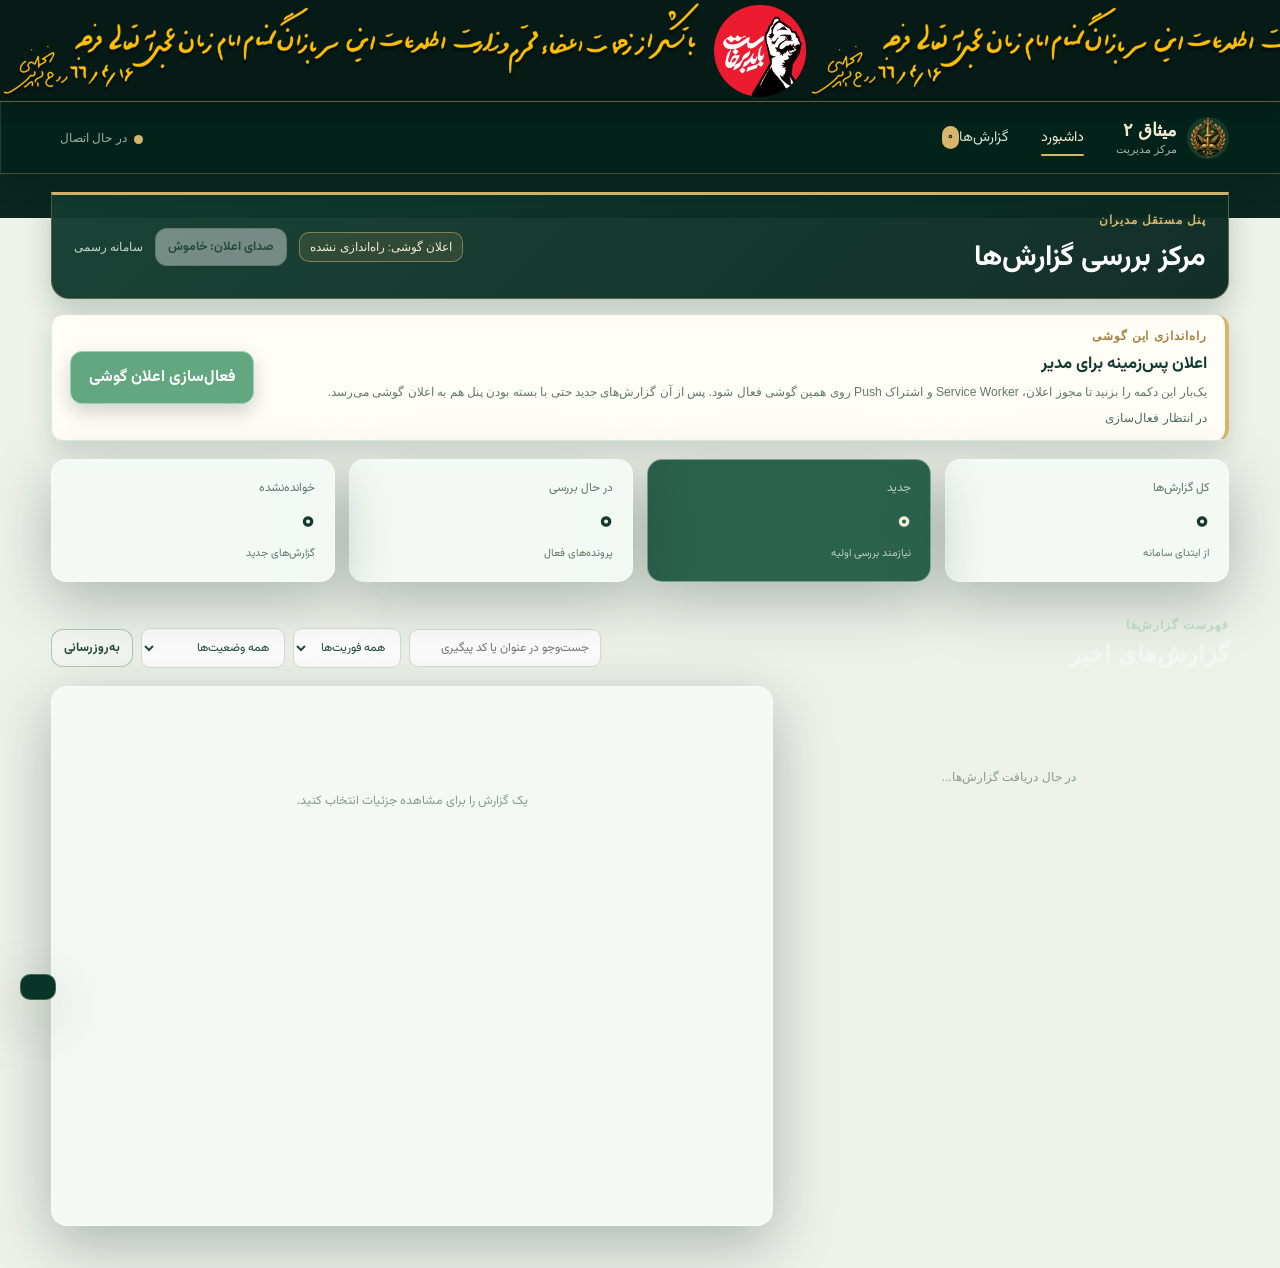
==== commit 30d74121: "Add looping announcement header to both sites" ====
--- a/admin/index.html
+++ b/admin/index.html
@@ -1 +1 @@
-<!doctype html><html lang="fa" dir="rtl"><head><meta charset="utf-8"><meta name="viewport" content="width=device-width,initial-scale=1"><meta name="theme-color" content="#09271f"><title>میثاق ۲ | پنل مدیریت</title><link rel="manifest" href="../manifest-admin.webmanifest"><link rel="icon" type="image/png" sizes="64x64" href="../assets/favicon-64.png"><link rel="apple-touch-icon" sizes="192x192" href="../assets/mithaq2-icon-192.png"><link rel="preconnect" href="https://fonts.googleapis.com"><link rel="preconnect" href="https://fonts.gstatic.com" crossorigin><link href="https://fonts.googleapis.com/css2?family=Vazirmatn:wght@400;500;600;700;800&display=swap" rel="stylesheet"><link rel="stylesheet" href="../css/base.css?v=2"><link rel="stylesheet" href="../css/admin.css?v=7"></head><body class="admin-page"><div id="app-view" class="admin-layout"><aside class="admin-sidebar"><div class="brand"><img class="header-emblem" src="../assets/mithaq2-icon-192.png" alt="نشان میثاق ۲"><span><strong>میثاق ۲</strong><small>مرکز مدیریت</small></span></div><p class="public-access-note">این پنل برای مدیران سامانه است.</p><nav><a class="nav-item active" href="#dashboard">داشبورد</a><a class="nav-item" href="#reports">گزارش‌ها <b id="nav-unread">۰</b></a></nav><div class="sidebar-footer"><span id="connection-dot" class="connection-dot"></span><span id="connection-label">در حال اتصال</span></div></aside><main class="admin-main"><header class="admin-header"><div><p class="eyebrow">پنل مستقل مدیران</p><h1>مرکز بررسی گزارش‌ها</h1></div><div class="header-actions"><span id="push-header-status" class="push-header-status">اعلان گوشی: راه‌اندازی نشده</span><button id="sound-toggle" class="button ghost small">صدای اعلان: خاموش</button><span class="admin-email">سامانه رسمی</span></div></header><section id="push-setup" class="push-setup-card"><div class="push-setup-copy"><p class="eyebrow">راه‌اندازی این گوشی</p><h2>اعلان پس‌زمینه برای مدیر</h2><p>یک‌بار این دکمه را بزنید تا مجوز اعلان، Service Worker و اشتراک Push روی همین گوشی فعال شود. پس از آن گزارش‌های جدید حتی با بسته بودن پنل هم به اعلان گوشی می‌رسد.</p><span id="push-status-text" class="push-status-text">در انتظار فعال‌سازی</span></div><button id="notification-toggle" class="button primary notification-button">فعال‌سازی اعلان گوشی</button></section><section id="dashboard" class="dashboard-section"><div class="stat-grid"><article class="stat-card"><span>کل گزارش‌ها</span><strong id="stat-total">۰</strong><small>از ابتدای سامانه</small></article><article class="stat-card accent"><span>جدید</span><strong id="stat-new">۰</strong><small>نیازمند بررسی اولیه</small></article><article class="stat-card"><span>در حال بررسی</span><strong id="stat-investigating">۰</strong><small>پرونده‌های فعال</small></article><article class="stat-card"><span>خوانده‌نشده</span><strong id="stat-unread">۰</strong><small>گزارش‌های جدید</small></article></div><div class="section-toolbar"><div><p class="eyebrow">فهرست گزارش‌ها</p><h2>گزارش‌های اخیر</h2></div><div class="toolbar-controls"><input id="search-input" placeholder="جست‌وجو در عنوان یا کد پیگیری"><select id="urgency-filter"><option value="">همه فوریت‌ها</option><option value="عادی">عادی</option><option value="ضروری">ضروری</option><option value="فوری">فوری</option></select><select id="status-filter"><option value="">همه وضعیت‌ها</option><option value="new">جدید</option><option value="investigating">در حال بررسی</option><option value="needs_info">نیازمند اطلاعات بیشتر</option><option value="completed">تکمیل‌شده</option><option value="archived">بایگانی‌شده</option></select><button id="refresh-button" class="button ghost small">به‌روزرسانی</button></div></div><div class="reports-layout"><div id="reports-list" class="reports-list"><div class="empty-state">در حال دریافت گزارش‌ها...</div></div><section id="detail-panel" class="detail-panel"><div class="empty-state">یک گزارش را برای مشاهده جزئیات انتخاب کنید.</div></section></div></section></main></div><div id="toast" class="toast" role="status"></div><script type="module" src="../js/admin.js?v=10"></script></body></html>+<!doctype html><html lang="fa" dir="rtl"><head><meta charset="utf-8"><meta name="viewport" content="width=device-width,initial-scale=1"><meta name="theme-color" content="#09271f"><title>میثاق ۲ | پنل مدیریت</title><link rel="manifest" href="../manifest-admin.webmanifest"><link rel="icon" type="image/png" sizes="64x64" href="../assets/favicon-64.png"><link rel="apple-touch-icon" sizes="192x192" href="../assets/mithaq2-icon-192.png"><link rel="preconnect" href="https://fonts.googleapis.com"><link rel="preconnect" href="https://fonts.gstatic.com" crossorigin><link href="https://fonts.googleapis.com/css2?family=Vazirmatn:wght@400;500;600;700;800&display=swap" rel="stylesheet"><link rel="stylesheet" href="../css/base.css?v=3"><link rel="stylesheet" href="../css/admin.css?v=7"></head><body class="admin-page"><div class="site-ticker" id="site-ticker" aria-label="نوار اطلاعیه"><div class="site-ticker-track"><img src="../assets/h-t.png" alt="اطلاعیه سامانه"><img src="../assets/h-t.png" alt="" aria-hidden="true"></div></div><div id="app-view" class="admin-layout"><aside class="admin-sidebar"><div class="brand"><img class="header-emblem" src="../assets/mithaq2-icon-192.png" alt="نشان میثاق ۲"><span><strong>میثاق ۲</strong><small>مرکز مدیریت</small></span></div><p class="public-access-note">این پنل برای مدیران سامانه است.</p><nav><a class="nav-item active" href="#dashboard">داشبورد</a><a class="nav-item" href="#reports">گزارش‌ها <b id="nav-unread">۰</b></a></nav><div class="sidebar-footer"><span id="connection-dot" class="connection-dot"></span><span id="connection-label">در حال اتصال</span></div></aside><main class="admin-main"><header class="admin-header"><div><p class="eyebrow">پنل مستقل مدیران</p><h1>مرکز بررسی گزارش‌ها</h1></div><div class="header-actions"><span id="push-header-status" class="push-header-status">اعلان گوشی: راه‌اندازی نشده</span><button id="sound-toggle" class="button ghost small">صدای اعلان: خاموش</button><span class="admin-email">سامانه رسمی</span></div></header><section id="push-setup" class="push-setup-card"><div class="push-setup-copy"><p class="eyebrow">راه‌اندازی این گوشی</p><h2>اعلان پس‌زمینه برای مدیر</h2><p>یک‌بار این دکمه را بزنید تا مجوز اعلان، Service Worker و اشتراک Push روی همین گوشی فعال شود. پس از آن گزارش‌های جدید حتی با بسته بودن پنل هم به اعلان گوشی می‌رسد.</p><span id="push-status-text" class="push-status-text">در انتظار فعال‌سازی</span></div><button id="notification-toggle" class="button primary notification-button">فعال‌سازی اعلان گوشی</button></section><section id="dashboard" class="dashboard-section"><div class="stat-grid"><article class="stat-card"><span>کل گزارش‌ها</span><strong id="stat-total">۰</strong><small>از ابتدای سامانه</small></article><article class="stat-card accent"><span>جدید</span><strong id="stat-new">۰</strong><small>نیازمند بررسی اولیه</small></article><article class="stat-card"><span>در حال بررسی</span><strong id="stat-investigating">۰</strong><small>پرونده‌های فعال</small></article><article class="stat-card"><span>خوانده‌نشده</span><strong id="stat-unread">۰</strong><small>گزارش‌های جدید</small></article></div><div class="section-toolbar"><div><p class="eyebrow">فهرست گزارش‌ها</p><h2>گزارش‌های اخیر</h2></div><div class="toolbar-controls"><input id="search-input" placeholder="جست‌وجو در عنوان یا کد پیگیری"><select id="urgency-filter"><option value="">همه فوریت‌ها</option><option value="عادی">عادی</option><option value="ضروری">ضروری</option><option value="فوری">فوری</option></select><select id="status-filter"><option value="">همه وضعیت‌ها</option><option value="new">جدید</option><option value="investigating">در حال بررسی</option><option value="needs_info">نیازمند اطلاعات بیشتر</option><option value="completed">تکمیل‌شده</option><option value="archived">بایگانی‌شده</option></select><button id="refresh-button" class="button ghost small">به‌روزرسانی</button></div></div><div class="reports-layout"><div id="reports-list" class="reports-list"><div class="empty-state">در حال دریافت گزارش‌ها...</div></div><section id="detail-panel" class="detail-panel"><div class="empty-state">یک گزارش را برای مشاهده جزئیات انتخاب کنید.</div></section></div></section></main></div><div id="toast" class="toast" role="status"></div><script type="module" src="../js/admin.js?v=10"></script></body></html>
--- a/css/base.css
+++ b/css/base.css
@@ -7,3 +7,6 @@
 .button.primary,.button.dark{background:linear-gradient(135deg,#1b6348,#0b382b);border:1px solid rgba(151,219,178,.3);color:#fff;box-shadow:0 8px 20px rgba(0,0,0,.18)}
 .button.ghost{border-color:rgba(44,103,76,.35);background:rgba(255,255,255,.4)}
 @media(max-width:850px){body{overflow-x:hidden}.button{min-height:44px}.brand strong{font-size:1.2rem}.eyebrow{font-size:.78rem}}
+
+/* Infinite announcement strip shared by both sites. The duplicated image track loops left-to-right without a blank frame. */
+.site-ticker{direction:ltr;position:relative;z-index:20;overflow:hidden;width:100%;height:clamp(58px,8vw,118px);background:#071b16;border-bottom:1px solid rgba(214,182,108,.45);box-shadow:0 5px 18px rgba(0,0,0,.2)}.site-ticker-track{display:flex;width:max-content;height:100%;animation:site-ticker-right 26s linear infinite;will-change:transform}.site-ticker-track img{display:block;flex:0 0 auto;width:auto;height:100%;max-width:none;object-fit:contain;object-position:center}.site-ticker:hover .site-ticker-track{animation-play-state:paused}@keyframes site-ticker-right{from{transform:translateX(-50%)}to{transform:translateX(0)}}@media(max-width:600px){.site-ticker{height:64px}.site-ticker-track{animation-duration:20s}}@media(prefers-reduced-motion:reduce){.site-ticker-track{animation-duration:60s}}
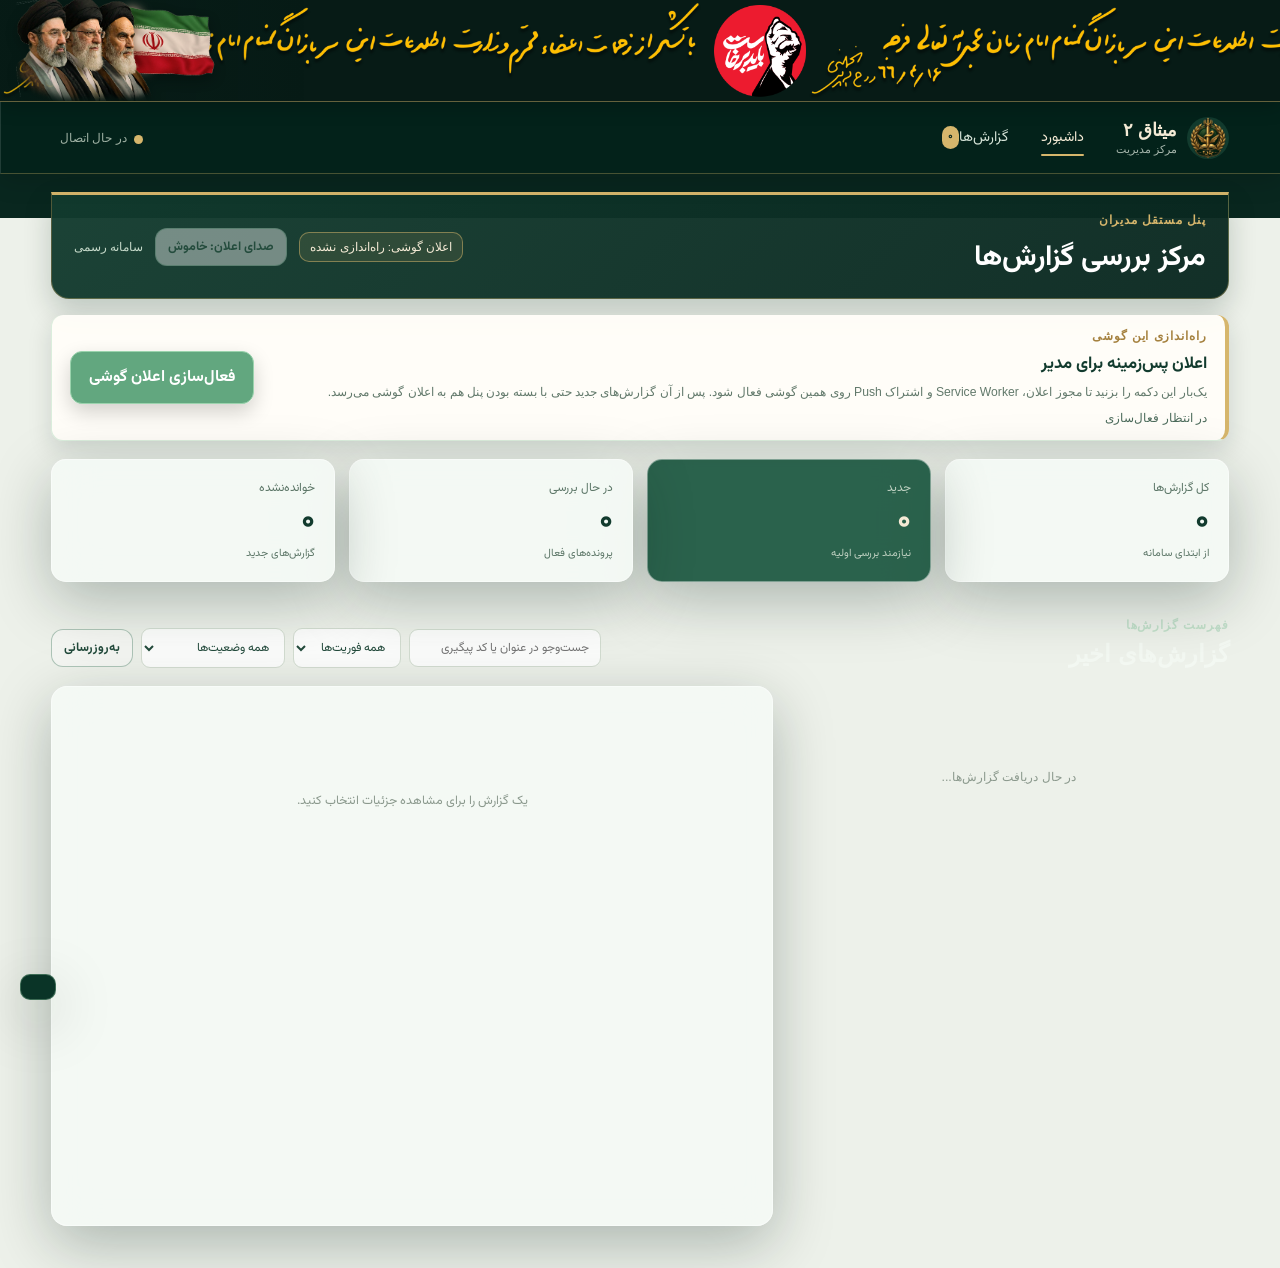
==== commit 9168ec05: "Add ticker emblem and report navigation behavior" ====
--- a/admin/index.html
+++ b/admin/index.html
@@ -1 +1 @@
-<!doctype html><html lang="fa" dir="rtl"><head><meta charset="utf-8"><meta name="viewport" content="width=device-width,initial-scale=1"><meta name="theme-color" content="#09271f"><title>میثاق ۲ | پنل مدیریت</title><link rel="manifest" href="../manifest-admin.webmanifest"><link rel="icon" type="image/png" sizes="64x64" href="../assets/favicon-64.png"><link rel="apple-touch-icon" sizes="192x192" href="../assets/mithaq2-icon-192.png"><link rel="preconnect" href="https://fonts.googleapis.com"><link rel="preconnect" href="https://fonts.gstatic.com" crossorigin><link href="https://fonts.googleapis.com/css2?family=Vazirmatn:wght@400;500;600;700;800&display=swap" rel="stylesheet"><link rel="stylesheet" href="../css/base.css?v=3"><link rel="stylesheet" href="../css/admin.css?v=7"></head><body class="admin-page"><div class="site-ticker" id="site-ticker" aria-label="نوار اطلاعیه"><div class="site-ticker-track"><img src="../assets/h-t.png" alt="اطلاعیه سامانه"><img src="../assets/h-t.png" alt="" aria-hidden="true"></div></div><div id="app-view" class="admin-layout"><aside class="admin-sidebar"><div class="brand"><img class="header-emblem" src="../assets/mithaq2-icon-192.png" alt="نشان میثاق ۲"><span><strong>میثاق ۲</strong><small>مرکز مدیریت</small></span></div><p class="public-access-note">این پنل برای مدیران سامانه است.</p><nav><a class="nav-item active" href="#dashboard">داشبورد</a><a class="nav-item" href="#reports">گزارش‌ها <b id="nav-unread">۰</b></a></nav><div class="sidebar-footer"><span id="connection-dot" class="connection-dot"></span><span id="connection-label">در حال اتصال</span></div></aside><main class="admin-main"><header class="admin-header"><div><p class="eyebrow">پنل مستقل مدیران</p><h1>مرکز بررسی گزارش‌ها</h1></div><div class="header-actions"><span id="push-header-status" class="push-header-status">اعلان گوشی: راه‌اندازی نشده</span><button id="sound-toggle" class="button ghost small">صدای اعلان: خاموش</button><span class="admin-email">سامانه رسمی</span></div></header><section id="push-setup" class="push-setup-card"><div class="push-setup-copy"><p class="eyebrow">راه‌اندازی این گوشی</p><h2>اعلان پس‌زمینه برای مدیر</h2><p>یک‌بار این دکمه را بزنید تا مجوز اعلان، Service Worker و اشتراک Push روی همین گوشی فعال شود. پس از آن گزارش‌های جدید حتی با بسته بودن پنل هم به اعلان گوشی می‌رسد.</p><span id="push-status-text" class="push-status-text">در انتظار فعال‌سازی</span></div><button id="notification-toggle" class="button primary notification-button">فعال‌سازی اعلان گوشی</button></section><section id="dashboard" class="dashboard-section"><div class="stat-grid"><article class="stat-card"><span>کل گزارش‌ها</span><strong id="stat-total">۰</strong><small>از ابتدای سامانه</small></article><article class="stat-card accent"><span>جدید</span><strong id="stat-new">۰</strong><small>نیازمند بررسی اولیه</small></article><article class="stat-card"><span>در حال بررسی</span><strong id="stat-investigating">۰</strong><small>پرونده‌های فعال</small></article><article class="stat-card"><span>خوانده‌نشده</span><strong id="stat-unread">۰</strong><small>گزارش‌های جدید</small></article></div><div class="section-toolbar"><div><p class="eyebrow">فهرست گزارش‌ها</p><h2>گزارش‌های اخیر</h2></div><div class="toolbar-controls"><input id="search-input" placeholder="جست‌وجو در عنوان یا کد پیگیری"><select id="urgency-filter"><option value="">همه فوریت‌ها</option><option value="عادی">عادی</option><option value="ضروری">ضروری</option><option value="فوری">فوری</option></select><select id="status-filter"><option value="">همه وضعیت‌ها</option><option value="new">جدید</option><option value="investigating">در حال بررسی</option><option value="needs_info">نیازمند اطلاعات بیشتر</option><option value="completed">تکمیل‌شده</option><option value="archived">بایگانی‌شده</option></select><button id="refresh-button" class="button ghost small">به‌روزرسانی</button></div></div><div class="reports-layout"><div id="reports-list" class="reports-list"><div class="empty-state">در حال دریافت گزارش‌ها...</div></div><section id="detail-panel" class="detail-panel"><div class="empty-state">یک گزارش را برای مشاهده جزئیات انتخاب کنید.</div></section></div></section></main></div><div id="toast" class="toast" role="status"></div><script type="module" src="../js/admin.js?v=10"></script></body></html>+<!doctype html><html lang="fa" dir="rtl"><head><meta charset="utf-8"><meta name="viewport" content="width=device-width,initial-scale=1"><meta name="theme-color" content="#09271f"><title>میثاق ۲ | پنل مدیریت</title><link rel="manifest" href="../manifest-admin.webmanifest"><link rel="icon" type="image/png" sizes="64x64" href="../assets/favicon-64.png"><link rel="apple-touch-icon" sizes="192x192" href="../assets/mithaq2-icon-192.png"><link rel="preconnect" href="https://fonts.googleapis.com"><link rel="preconnect" href="https://fonts.gstatic.com" crossorigin><link href="https://fonts.googleapis.com/css2?family=Vazirmatn:wght@400;500;600;700;800&display=swap" rel="stylesheet"><link rel="stylesheet" href="../css/base.css?v=5"><link rel="stylesheet" href="../css/admin.css?v=8"></head><body class="admin-page"><div class="site-ticker" id="site-ticker" aria-label="نوار اطلاعیه"><img class="ticker-figure" src="../assets/flag.png" alt="نشان ایران و چهره‌های تاریخی"><div class="site-ticker-track"><img src="../assets/h-t.png" alt="اطلاعیه سامانه"><img src="../assets/h-t.png" alt="" aria-hidden="true"></div></div><div id="app-view" class="admin-layout"><aside class="admin-sidebar"><div class="brand"><img class="header-emblem" src="../assets/mithaq2-icon-192.png" alt="نشان میثاق ۲"><span><strong>میثاق ۲</strong><small>مرکز مدیریت</small></span></div><p class="public-access-note">این پنل برای مدیران سامانه است.</p><nav><a class="nav-item active" href="#dashboard">داشبورد</a><a class="nav-item" href="#reports">گزارش‌ها <b id="nav-unread">۰</b></a></nav><div class="sidebar-footer"><span id="connection-dot" class="connection-dot"></span><span id="connection-label">در حال اتصال</span></div></aside><main class="admin-main"><header class="admin-header"><div><p class="eyebrow">پنل مستقل مدیران</p><h1>مرکز بررسی گزارش‌ها</h1></div><div class="header-actions"><span id="push-header-status" class="push-header-status">اعلان گوشی: راه‌اندازی نشده</span><button id="sound-toggle" class="button ghost small">صدای اعلان: خاموش</button><span class="admin-email">سامانه رسمی</span></div></header><section id="push-setup" class="push-setup-card"><div class="push-setup-copy"><p class="eyebrow">راه‌اندازی این گوشی</p><h2>اعلان پس‌زمینه برای مدیر</h2><p>یک‌بار این دکمه را بزنید تا مجوز اعلان، Service Worker و اشتراک Push روی همین گوشی فعال شود. پس از آن گزارش‌های جدید حتی با بسته بودن پنل هم به اعلان گوشی می‌رسد.</p><span id="push-status-text" class="push-status-text">در انتظار فعال‌سازی</span></div><button id="notification-toggle" class="button primary notification-button">فعال‌سازی اعلان گوشی</button></section><section id="dashboard" class="dashboard-section"><div class="stat-grid"><article class="stat-card"><span>کل گزارش‌ها</span><strong id="stat-total">۰</strong><small>از ابتدای سامانه</small></article><article class="stat-card accent"><span>جدید</span><strong id="stat-new">۰</strong><small>نیازمند بررسی اولیه</small></article><article class="stat-card"><span>در حال بررسی</span><strong id="stat-investigating">۰</strong><small>پرونده‌های فعال</small></article><article class="stat-card"><span>خوانده‌نشده</span><strong id="stat-unread">۰</strong><small>گزارش‌های جدید</small></article></div><div id="reports" class="section-toolbar"><div><p class="eyebrow">فهرست گزارش‌ها</p><h2>گزارش‌های اخیر</h2></div><div class="toolbar-controls"><input id="search-input" placeholder="جست‌وجو در عنوان یا کد پیگیری"><select id="urgency-filter"><option value="">همه فوریت‌ها</option><option value="عادی">عادی</option><option value="ضروری">ضروری</option><option value="فوری">فوری</option></select><select id="status-filter"><option value="">همه وضعیت‌ها</option><option value="new">جدید</option><option value="investigating">در حال بررسی</option><option value="needs_info">نیازمند اطلاعات بیشتر</option><option value="completed">تکمیل‌شده</option><option value="archived">بایگانی‌شده</option></select><button id="refresh-button" class="button ghost small">به‌روزرسانی</button></div></div><div class="reports-layout"><div id="reports-list" class="reports-list"><div class="empty-state">در حال دریافت گزارش‌ها...</div></div><section id="detail-panel" class="detail-panel"><div class="empty-state">یک گزارش را برای مشاهده جزئیات انتخاب کنید.</div></section></div></section></main></div><div id="toast" class="toast" role="status"></div><script type="module" src="../js/admin.js?v=11"></script></body></html>
--- a/css/base.css
+++ b/css/base.css
@@ -10,3 +10,4 @@
 
 /* Infinite announcement strip shared by both sites. The duplicated image track loops left-to-right without a blank frame. */
 .site-ticker{direction:ltr;position:relative;z-index:20;overflow:hidden;width:100%;height:clamp(58px,8vw,118px);background:#071b16;border-bottom:1px solid rgba(214,182,108,.45);box-shadow:0 5px 18px rgba(0,0,0,.2)}.site-ticker-track{display:flex;width:max-content;height:100%;animation:site-ticker-right 26s linear infinite;will-change:transform}.site-ticker-track img{display:block;flex:0 0 auto;width:auto;height:100%;max-width:none;object-fit:contain;object-position:center}.site-ticker:hover .site-ticker-track{animation-play-state:paused}@keyframes site-ticker-right{from{transform:translateX(-50%)}to{transform:translateX(0)}}@media(max-width:600px){.site-ticker{height:64px}.site-ticker-track{animation-duration:20s}}@media(prefers-reduced-motion:reduce){.site-ticker-track{animation-duration:60s}}
+.ticker-figure{position:absolute;left:16px;bottom:-5px;z-index:3;height:calc(100% + 14px);width:auto;max-width:34vw;object-fit:contain;object-position:left bottom;pointer-events:none;filter:drop-shadow(0 5px 6px rgba(0,0,0,.28))}.site-ticker-track{position:relative;z-index:1}.site-ticker::after{content:'';position:absolute;inset:0;z-index:2;pointer-events:none;background:linear-gradient(90deg,rgba(7,27,22,.2),transparent 24%,transparent 100%)}@media(max-width:600px){.ticker-figure{left:8px;height:calc(100% + 10px);max-width:45vw}}
--- a/css/admin.css
+++ b/css/admin.css
@@ -13,3 +13,4 @@
 .admin-page .admin-sidebar{position:sticky;top:0;z-index:10;min-height:72px;height:auto;padding:10px clamp(16px,4vw,58px);display:flex;flex-direction:row;align-items:center;gap:18px;background:rgba(4,35,27,.96);border-bottom:1px solid rgba(214,182,108,.32);box-shadow:0 8px 24px rgba(0,0,0,.14)}
 .admin-page .admin-sidebar .brand{display:flex;align-items:center;gap:10px;white-space:nowrap}.admin-page .header-emblem{width:42px;height:42px;object-fit:contain;border-radius:50%;background:#123b2e}.admin-page .admin-sidebar nav{display:flex;gap:5px;margin:0 0 0 auto}.admin-page .nav-item{position:relative;padding:10px 14px;color:#d5e3d7;font-family:'B Nazanin',Vazirmatn,Tahoma,Arial,sans-serif;font-size:.9rem}.admin-page .nav-item.active,.admin-page .nav-item:hover{background:transparent;color:#f4ead5}.admin-page .nav-item.active::after{content:'';position:absolute;right:14px;left:14px;bottom:3px;height:2px;background:#d6b66c;border-radius:2px}.admin-page .sidebar-footer{margin:0 0 0 8px;display:flex;align-items:center;gap:7px}.admin-page .public-access-note{display:none}.admin-page .admin-main{max-width:1480px;margin:0 auto;padding:0 clamp(14px,4vw,58px) 42px}.admin-page .admin-header{margin:18px 0 16px;padding:18px 22px;border:1px solid rgba(214,182,108,.35);border-top:3px solid #d6b66c;border-radius:0 0 18px 18px;background:linear-gradient(135deg,rgba(18,59,46,.96),rgba(9,39,31,.96));box-shadow:0 12px 28px rgba(4,35,27,.2);align-items:center}.admin-page .admin-header h1{color:#fff;font-family:'B Nazanin',Vazirmatn,Tahoma,Arial,sans-serif;font-size:1.8rem}.admin-page .admin-header .eyebrow{color:#d6b66c}.admin-page .admin-email{color:#c5d9c9}.admin-page .push-header-status{border-color:rgba(214,182,108,.5);color:#f4ead5;background:rgba(214,182,108,.12)}.admin-page .push-setup-card{margin:0 0 18px;padding:14px 18px;border-radius:12px;border-right:4px solid #d6b66c;border-top:0;background:rgba(255,253,248,.96);box-shadow:0 8px 24px rgba(4,35,27,.14);backdrop-filter:none;color:#1b4836}.admin-page .push-setup-copy h2{color:#123b2e;font-size:1.05rem}.admin-page .push-setup-copy p:not(.eyebrow){color:#62796b;margin:4px 0;max-width:none}.admin-page .push-status-text{color:#4c6b5b}.admin-page .push-setup-card .button{flex:0 0 auto}.admin-page .is-hidden{display:none!important}.danger-zone{display:flex;align-items:center;justify-content:space-between;gap:15px;margin-top:24px;padding:14px 16px;border:1px solid #e8b5b0;border-radius:12px;background:#fff5f3}.danger-zone div{display:grid;gap:4px}.danger-zone strong{color:#8f3028;font-size:.8rem}.danger-zone small{color:#9c6a65;font-size:.68rem;line-height:1.7}.button.danger{background:#a63d34;color:#fff;border-color:#a63d34}.button.danger:hover{background:#852d26}
 @media(max-width:700px){.admin-page .admin-sidebar{min-height:64px;padding:8px 12px;gap:8px}.admin-page .header-emblem{width:36px;height:36px}.admin-page .admin-sidebar nav{margin-right:auto}.admin-page .nav-item{font-size:.76rem;padding:8px 9px}.admin-page .sidebar-footer{display:none}.admin-page .admin-header{margin-top:12px;padding:15px;border-radius:0 0 14px 14px}.admin-page .admin-header h1{font-size:1.35rem}.admin-page .header-actions{margin-top:10px}.admin-page .push-setup-card{align-items:stretch}.danger-zone{align-items:stretch;flex-direction:column}.danger-zone .button{width:100%}}
+.report-item:not(.is-unread) .report-meta time{color:#8c938e;font-weight:700}.report-item:not(.is-unread){border-color:#d8ded7}.report-item:not(.is-unread) h3{color:#647069}
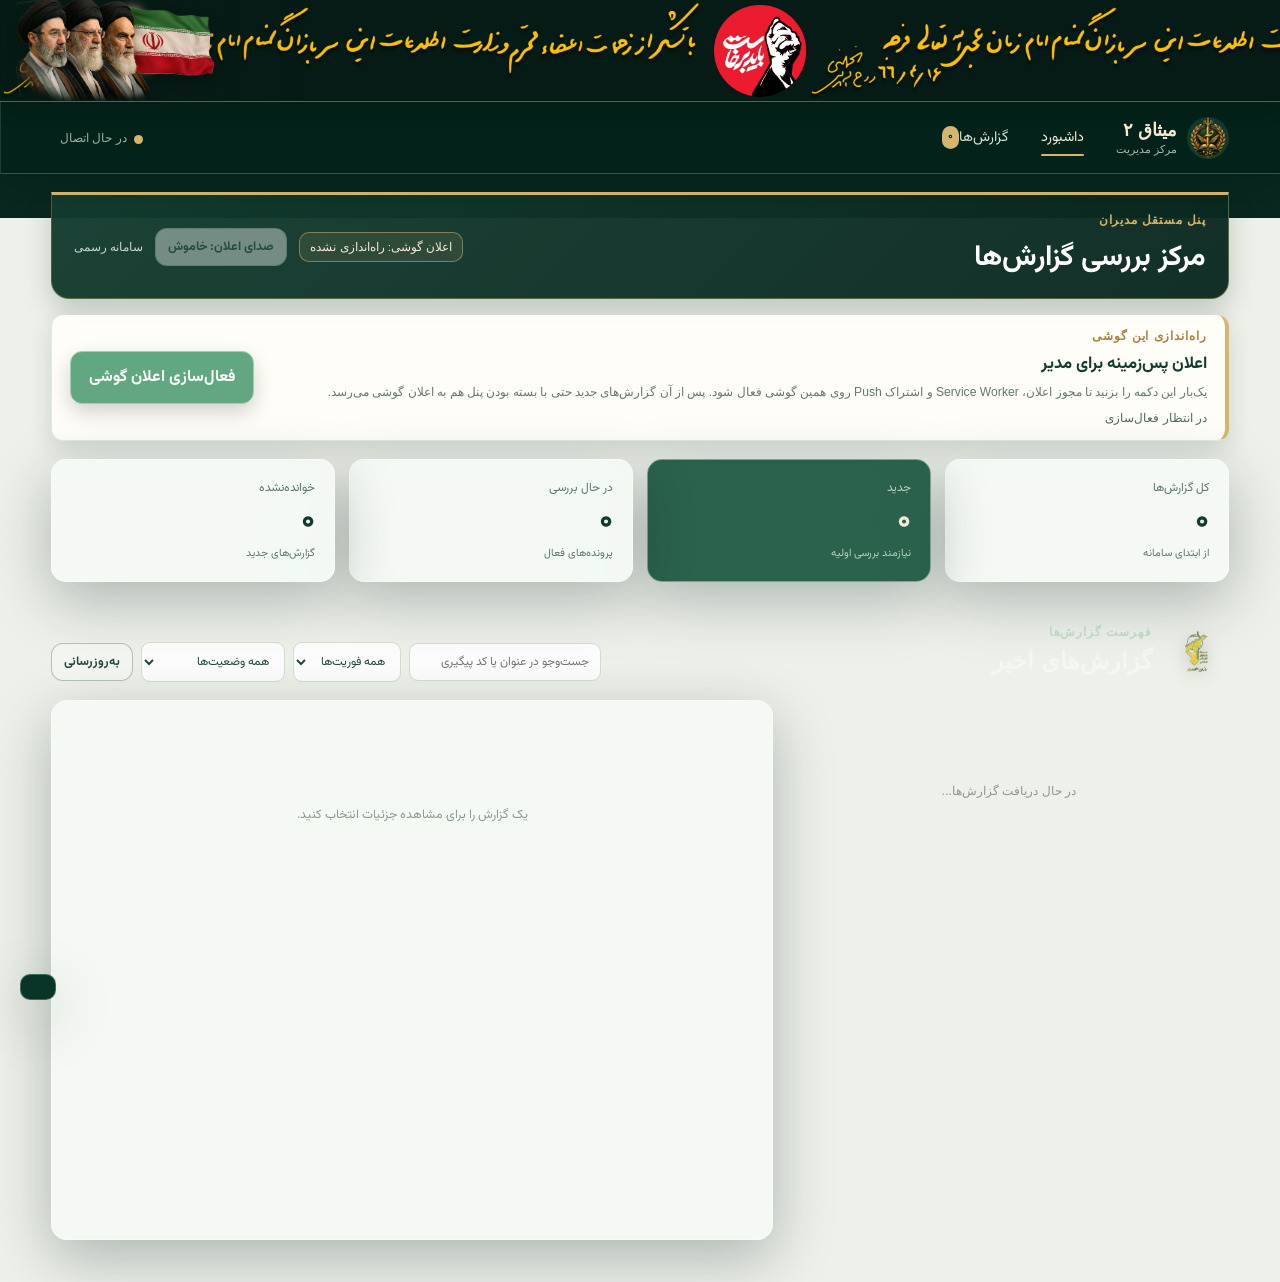
==== commit e0332bac: "Place report emblem beside sticky report headings" ====
--- a/admin/index.html
+++ b/admin/index.html
@@ -1 +1 @@
-<!doctype html><html lang="fa" dir="rtl"><head><meta charset="utf-8"><meta name="viewport" content="width=device-width,initial-scale=1"><meta name="theme-color" content="#09271f"><title>میثاق ۲ | پنل مدیریت</title><link rel="manifest" href="../manifest-admin.webmanifest"><link rel="icon" type="image/png" sizes="64x64" href="../assets/favicon-64.png"><link rel="apple-touch-icon" sizes="192x192" href="../assets/mithaq2-icon-192.png"><link rel="preconnect" href="https://fonts.googleapis.com"><link rel="preconnect" href="https://fonts.gstatic.com" crossorigin><link href="https://fonts.googleapis.com/css2?family=Vazirmatn:wght@400;500;600;700;800&display=swap" rel="stylesheet"><link rel="stylesheet" href="../css/base.css?v=5"><link rel="stylesheet" href="../css/admin.css?v=8"></head><body class="admin-page"><div class="site-ticker" id="site-ticker" aria-label="نوار اطلاعیه"><img class="ticker-figure" src="../assets/flag.png" alt="نشان ایران و چهره‌های تاریخی"><div class="site-ticker-track"><img src="../assets/h-t.png" alt="اطلاعیه سامانه"><img src="../assets/h-t.png" alt="" aria-hidden="true"></div></div><div id="app-view" class="admin-layout"><aside class="admin-sidebar"><div class="brand"><img class="header-emblem" src="../assets/mithaq2-icon-192.png" alt="نشان میثاق ۲"><span><strong>میثاق ۲</strong><small>مرکز مدیریت</small></span></div><p class="public-access-note">این پنل برای مدیران سامانه است.</p><nav><a class="nav-item active" href="#dashboard">داشبورد</a><a class="nav-item" href="#reports">گزارش‌ها <b id="nav-unread">۰</b></a></nav><div class="sidebar-footer"><span id="connection-dot" class="connection-dot"></span><span id="connection-label">در حال اتصال</span></div></aside><main class="admin-main"><header class="admin-header"><div><p class="eyebrow">پنل مستقل مدیران</p><h1>مرکز بررسی گزارش‌ها</h1></div><div class="header-actions"><span id="push-header-status" class="push-header-status">اعلان گوشی: راه‌اندازی نشده</span><button id="sound-toggle" class="button ghost small">صدای اعلان: خاموش</button><span class="admin-email">سامانه رسمی</span></div></header><section id="push-setup" class="push-setup-card"><div class="push-setup-copy"><p class="eyebrow">راه‌اندازی این گوشی</p><h2>اعلان پس‌زمینه برای مدیر</h2><p>یک‌بار این دکمه را بزنید تا مجوز اعلان، Service Worker و اشتراک Push روی همین گوشی فعال شود. پس از آن گزارش‌های جدید حتی با بسته بودن پنل هم به اعلان گوشی می‌رسد.</p><span id="push-status-text" class="push-status-text">در انتظار فعال‌سازی</span></div><button id="notification-toggle" class="button primary notification-button">فعال‌سازی اعلان گوشی</button></section><section id="dashboard" class="dashboard-section"><div class="stat-grid"><article class="stat-card"><span>کل گزارش‌ها</span><strong id="stat-total">۰</strong><small>از ابتدای سامانه</small></article><article class="stat-card accent"><span>جدید</span><strong id="stat-new">۰</strong><small>نیازمند بررسی اولیه</small></article><article class="stat-card"><span>در حال بررسی</span><strong id="stat-investigating">۰</strong><small>پرونده‌های فعال</small></article><article class="stat-card"><span>خوانده‌نشده</span><strong id="stat-unread">۰</strong><small>گزارش‌های جدید</small></article></div><div id="reports" class="section-toolbar"><div><p class="eyebrow">فهرست گزارش‌ها</p><h2>گزارش‌های اخیر</h2></div><div class="toolbar-controls"><input id="search-input" placeholder="جست‌وجو در عنوان یا کد پیگیری"><select id="urgency-filter"><option value="">همه فوریت‌ها</option><option value="عادی">عادی</option><option value="ضروری">ضروری</option><option value="فوری">فوری</option></select><select id="status-filter"><option value="">همه وضعیت‌ها</option><option value="new">جدید</option><option value="investigating">در حال بررسی</option><option value="needs_info">نیازمند اطلاعات بیشتر</option><option value="completed">تکمیل‌شده</option><option value="archived">بایگانی‌شده</option></select><button id="refresh-button" class="button ghost small">به‌روزرسانی</button></div></div><div class="reports-layout"><div id="reports-list" class="reports-list"><div class="empty-state">در حال دریافت گزارش‌ها...</div></div><section id="detail-panel" class="detail-panel"><div class="empty-state">یک گزارش را برای مشاهده جزئیات انتخاب کنید.</div></section></div></section></main></div><div id="toast" class="toast" role="status"></div><script type="module" src="../js/admin.js?v=11"></script></body></html>+<!doctype html><html lang="fa" dir="rtl"><head><meta charset="utf-8"><meta name="viewport" content="width=device-width,initial-scale=1"><meta name="theme-color" content="#09271f"><title>میثاق ۲ | پنل مدیریت</title><link rel="manifest" href="../manifest-admin.webmanifest"><link rel="icon" type="image/png" sizes="64x64" href="../assets/favicon-64.png"><link rel="apple-touch-icon" sizes="192x192" href="../assets/mithaq2-icon-192.png"><link rel="preconnect" href="https://fonts.googleapis.com"><link rel="preconnect" href="https://fonts.gstatic.com" crossorigin><link href="https://fonts.googleapis.com/css2?family=Vazirmatn:wght@400;500;600;700;800&display=swap" rel="stylesheet"><link rel="stylesheet" href="../css/base.css?v=7"><link rel="stylesheet" href="../css/admin.css?v=9"></head><body class="admin-page"><div class="site-ticker" id="site-ticker" aria-label="نوار اطلاعیه"><img class="ticker-figure" src="../assets/flag.png" alt="نشان ایران و چهره‌های تاریخی"><div class="site-ticker-track"><img src="../assets/h-t.png" alt="اطلاعیه سامانه"><img src="../assets/h-t.png" alt="" aria-hidden="true"></div></div><div id="app-view" class="admin-layout"><aside class="admin-sidebar"><div class="brand"><img class="header-emblem" src="../assets/mithaq2-icon-192.png" alt="نشان میثاق ۲"><span><strong>میثاق ۲</strong><small>مرکز مدیریت</small></span></div><p class="public-access-note">این پنل برای مدیران سامانه است.</p><nav><a class="nav-item active" href="#dashboard">داشبورد</a><a class="nav-item" href="#reports">گزارش‌ها <b id="nav-unread">۰</b></a></nav><div class="sidebar-footer"><span id="connection-dot" class="connection-dot"></span><span id="connection-label">در حال اتصال</span></div></aside><main class="admin-main"><header class="admin-header"><div><p class="eyebrow">پنل مستقل مدیران</p><h1>مرکز بررسی گزارش‌ها</h1></div><div class="header-actions"><span id="push-header-status" class="push-header-status">اعلان گوشی: راه‌اندازی نشده</span><button id="sound-toggle" class="button ghost small">صدای اعلان: خاموش</button><span class="admin-email">سامانه رسمی</span></div></header><section id="push-setup" class="push-setup-card"><div class="push-setup-copy"><p class="eyebrow">راه‌اندازی این گوشی</p><h2>اعلان پس‌زمینه برای مدیر</h2><p>یک‌بار این دکمه را بزنید تا مجوز اعلان، Service Worker و اشتراک Push روی همین گوشی فعال شود. پس از آن گزارش‌های جدید حتی با بسته بودن پنل هم به اعلان گوشی می‌رسد.</p><span id="push-status-text" class="push-status-text">در انتظار فعال‌سازی</span></div><button id="notification-toggle" class="button primary notification-button">فعال‌سازی اعلان گوشی</button></section><section id="dashboard" class="dashboard-section"><div class="stat-grid"><article class="stat-card"><span>کل گزارش‌ها</span><strong id="stat-total">۰</strong><small>از ابتدای سامانه</small></article><article class="stat-card accent"><span>جدید</span><strong id="stat-new">۰</strong><small>نیازمند بررسی اولیه</small></article><article class="stat-card"><span>در حال بررسی</span><strong id="stat-investigating">۰</strong><small>پرونده‌های فعال</small></article><article class="stat-card"><span>خوانده‌نشده</span><strong id="stat-unread">۰</strong><small>گزارش‌های جدید</small></article></div><div id="reports" class="section-toolbar"><div class="report-heading-shell"><img class="report-emblem" src="../assets/emblem-report.png" alt="نشان بخش گزارش"><div><p class="eyebrow">فهرست گزارش‌ها</p><h2>گزارش‌های اخیر</h2></div></div><div class="toolbar-controls"><input id="search-input" placeholder="جست‌وجو در عنوان یا کد پیگیری"><select id="urgency-filter"><option value="">همه فوریت‌ها</option><option value="عادی">عادی</option><option value="ضروری">ضروری</option><option value="فوری">فوری</option></select><select id="status-filter"><option value="">همه وضعیت‌ها</option><option value="new">جدید</option><option value="investigating">در حال بررسی</option><option value="needs_info">نیازمند اطلاعات بیشتر</option><option value="completed">تکمیل‌شده</option><option value="archived">بایگانی‌شده</option></select><button id="refresh-button" class="button ghost small">به‌روزرسانی</button></div></div><div class="reports-layout"><div id="reports-list" class="reports-list"><div class="empty-state">در حال دریافت گزارش‌ها...</div></div><section id="detail-panel" class="detail-panel"><div class="empty-state">یک گزارش را برای مشاهده جزئیات انتخاب کنید.</div></section></div></section></main></div><div id="toast" class="toast" role="status"></div><script type="module" src="../js/admin.js?v=11"></script></body></html>
--- a/css/base.css
+++ b/css/base.css
@@ -11,3 +11,5 @@
 /* Infinite announcement strip shared by both sites. The duplicated image track loops left-to-right without a blank frame. */
 .site-ticker{direction:ltr;position:relative;z-index:20;overflow:hidden;width:100%;height:clamp(58px,8vw,118px);background:#071b16;border-bottom:1px solid rgba(214,182,108,.45);box-shadow:0 5px 18px rgba(0,0,0,.2)}.site-ticker-track{display:flex;width:max-content;height:100%;animation:site-ticker-right 26s linear infinite;will-change:transform}.site-ticker-track img{display:block;flex:0 0 auto;width:auto;height:100%;max-width:none;object-fit:contain;object-position:center}.site-ticker:hover .site-ticker-track{animation-play-state:paused}@keyframes site-ticker-right{from{transform:translateX(-50%)}to{transform:translateX(0)}}@media(max-width:600px){.site-ticker{height:64px}.site-ticker-track{animation-duration:20s}}@media(prefers-reduced-motion:reduce){.site-ticker-track{animation-duration:60s}}
 .ticker-figure{position:absolute;left:16px;bottom:-5px;z-index:3;height:calc(100% + 14px);width:auto;max-width:34vw;object-fit:contain;object-position:left bottom;pointer-events:none;filter:drop-shadow(0 5px 6px rgba(0,0,0,.28))}.site-ticker-track{position:relative;z-index:1}.site-ticker::after{content:'';position:absolute;inset:0;z-index:2;pointer-events:none;background:linear-gradient(90deg,rgba(7,27,22,.2),transparent 24%,transparent 100%)}@media(max-width:600px){.ticker-figure{left:8px;height:calc(100% + 10px);max-width:45vw}}
+.report-heading-shell{display:flex;align-items:center;gap:13px}.report-emblem{position:sticky;top:14px;z-index:6;display:block;width:clamp(58px,7vw,92px);height:clamp(58px,7vw,92px);flex:0 0 auto;object-fit:contain;object-position:center;filter:drop-shadow(0 5px 9px rgba(0,0,0,.22))}.admin-page .report-emblem{width:clamp(52px,5vw,76px);height:clamp(52px,5vw,76px)}@media(max-width:600px){.report-heading-shell{gap:9px}.report-emblem{width:64px;height:64px}.admin-page .report-emblem{width:58px;height:58px}}
+.public-page .form-card>.section-heading{position:sticky;top:0;z-index:7;padding-top:8px;padding-bottom:12px;background:rgba(255,253,248,.96);backdrop-filter:blur(8px)}
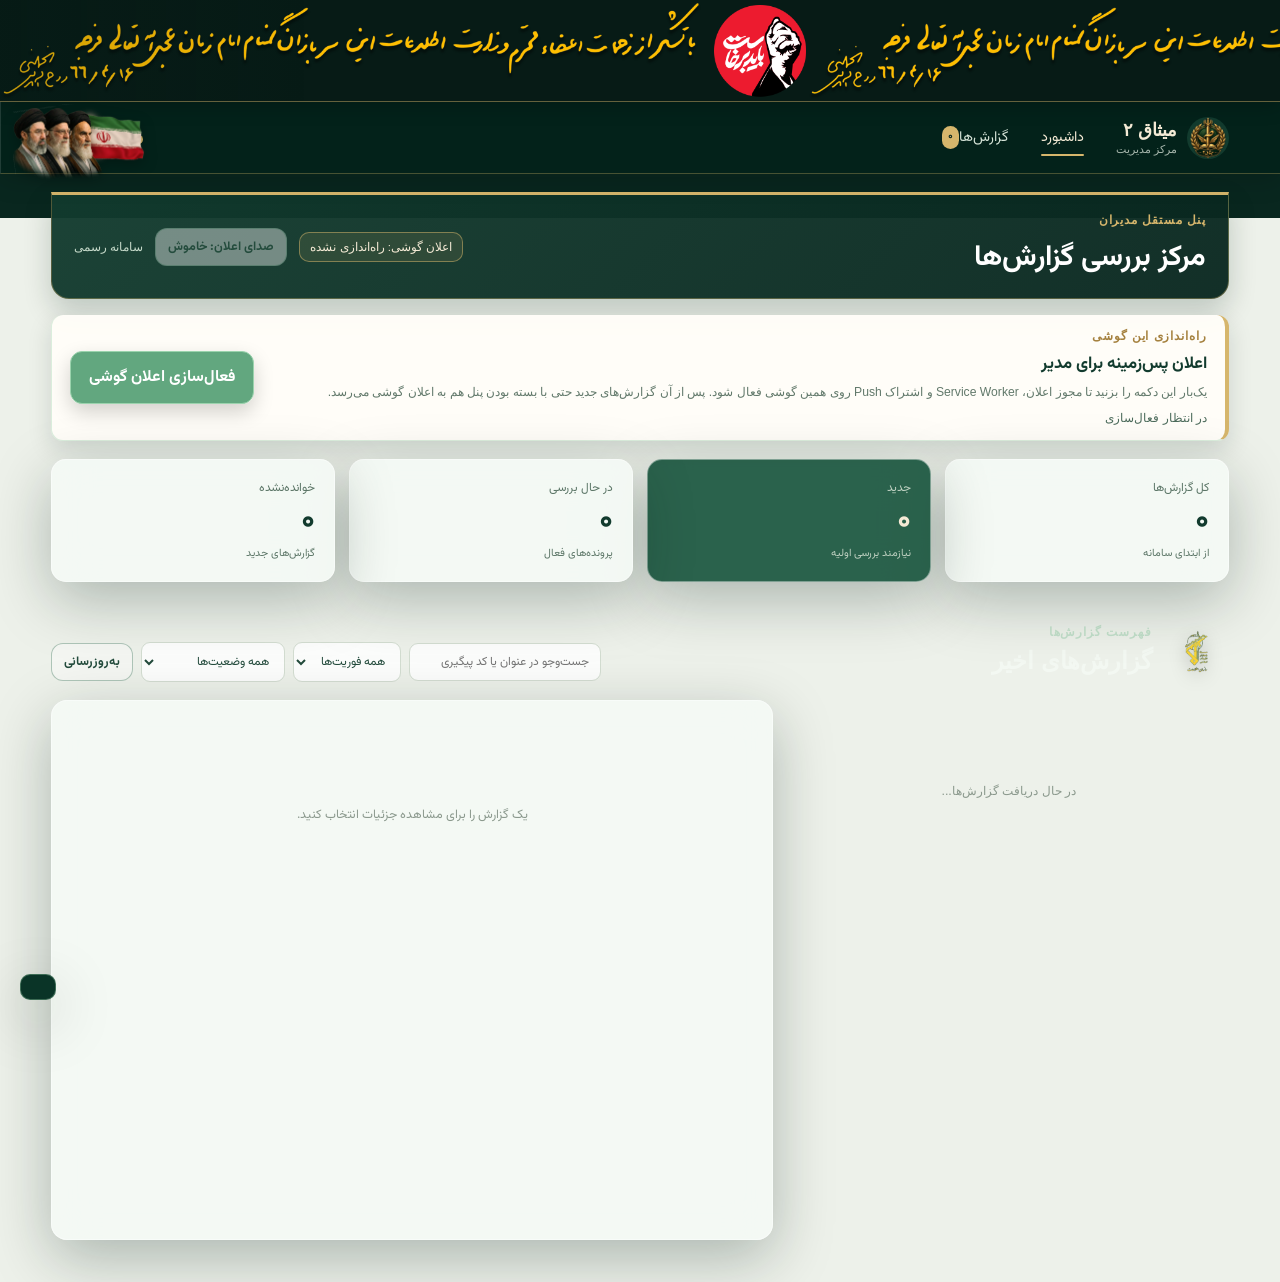
==== commit 368e20ce: "Move flag to manager navigation bar" ====
--- a/admin/index.html
+++ b/admin/index.html
@@ -1 +1 @@
-<!doctype html><html lang="fa" dir="rtl"><head><meta charset="utf-8"><meta name="viewport" content="width=device-width,initial-scale=1"><meta name="theme-color" content="#09271f"><title>میثاق ۲ | پنل مدیریت</title><link rel="manifest" href="../manifest-admin.webmanifest"><link rel="icon" type="image/png" sizes="64x64" href="../assets/favicon-64.png"><link rel="apple-touch-icon" sizes="192x192" href="../assets/mithaq2-icon-192.png"><link rel="preconnect" href="https://fonts.googleapis.com"><link rel="preconnect" href="https://fonts.gstatic.com" crossorigin><link href="https://fonts.googleapis.com/css2?family=Vazirmatn:wght@400;500;600;700;800&display=swap" rel="stylesheet"><link rel="stylesheet" href="../css/base.css?v=7"><link rel="stylesheet" href="../css/admin.css?v=9"></head><body class="admin-page"><div class="site-ticker" id="site-ticker" aria-label="نوار اطلاعیه"><img class="ticker-figure" src="../assets/flag.png" alt="نشان ایران و چهره‌های تاریخی"><div class="site-ticker-track"><img src="../assets/h-t.png" alt="اطلاعیه سامانه"><img src="../assets/h-t.png" alt="" aria-hidden="true"></div></div><div id="app-view" class="admin-layout"><aside class="admin-sidebar"><div class="brand"><img class="header-emblem" src="../assets/mithaq2-icon-192.png" alt="نشان میثاق ۲"><span><strong>میثاق ۲</strong><small>مرکز مدیریت</small></span></div><p class="public-access-note">این پنل برای مدیران سامانه است.</p><nav><a class="nav-item active" href="#dashboard">داشبورد</a><a class="nav-item" href="#reports">گزارش‌ها <b id="nav-unread">۰</b></a></nav><div class="sidebar-footer"><span id="connection-dot" class="connection-dot"></span><span id="connection-label">در حال اتصال</span></div></aside><main class="admin-main"><header class="admin-header"><div><p class="eyebrow">پنل مستقل مدیران</p><h1>مرکز بررسی گزارش‌ها</h1></div><div class="header-actions"><span id="push-header-status" class="push-header-status">اعلان گوشی: راه‌اندازی نشده</span><button id="sound-toggle" class="button ghost small">صدای اعلان: خاموش</button><span class="admin-email">سامانه رسمی</span></div></header><section id="push-setup" class="push-setup-card"><div class="push-setup-copy"><p class="eyebrow">راه‌اندازی این گوشی</p><h2>اعلان پس‌زمینه برای مدیر</h2><p>یک‌بار این دکمه را بزنید تا مجوز اعلان، Service Worker و اشتراک Push روی همین گوشی فعال شود. پس از آن گزارش‌های جدید حتی با بسته بودن پنل هم به اعلان گوشی می‌رسد.</p><span id="push-status-text" class="push-status-text">در انتظار فعال‌سازی</span></div><button id="notification-toggle" class="button primary notification-button">فعال‌سازی اعلان گوشی</button></section><section id="dashboard" class="dashboard-section"><div class="stat-grid"><article class="stat-card"><span>کل گزارش‌ها</span><strong id="stat-total">۰</strong><small>از ابتدای سامانه</small></article><article class="stat-card accent"><span>جدید</span><strong id="stat-new">۰</strong><small>نیازمند بررسی اولیه</small></article><article class="stat-card"><span>در حال بررسی</span><strong id="stat-investigating">۰</strong><small>پرونده‌های فعال</small></article><article class="stat-card"><span>خوانده‌نشده</span><strong id="stat-unread">۰</strong><small>گزارش‌های جدید</small></article></div><div id="reports" class="section-toolbar"><div class="report-heading-shell"><img class="report-emblem" src="../assets/emblem-report.png" alt="نشان بخش گزارش"><div><p class="eyebrow">فهرست گزارش‌ها</p><h2>گزارش‌های اخیر</h2></div></div><div class="toolbar-controls"><input id="search-input" placeholder="جست‌وجو در عنوان یا کد پیگیری"><select id="urgency-filter"><option value="">همه فوریت‌ها</option><option value="عادی">عادی</option><option value="ضروری">ضروری</option><option value="فوری">فوری</option></select><select id="status-filter"><option value="">همه وضعیت‌ها</option><option value="new">جدید</option><option value="investigating">در حال بررسی</option><option value="needs_info">نیازمند اطلاعات بیشتر</option><option value="completed">تکمیل‌شده</option><option value="archived">بایگانی‌شده</option></select><button id="refresh-button" class="button ghost small">به‌روزرسانی</button></div></div><div class="reports-layout"><div id="reports-list" class="reports-list"><div class="empty-state">در حال دریافت گزارش‌ها...</div></div><section id="detail-panel" class="detail-panel"><div class="empty-state">یک گزارش را برای مشاهده جزئیات انتخاب کنید.</div></section></div></section></main></div><div id="toast" class="toast" role="status"></div><script type="module" src="../js/admin.js?v=11"></script></body></html>+<!doctype html><html lang="fa" dir="rtl"><head><meta charset="utf-8"><meta name="viewport" content="width=device-width,initial-scale=1"><meta name="theme-color" content="#09271f"><title>میثاق ۲ | پنل مدیریت</title><link rel="manifest" href="../manifest-admin.webmanifest"><link rel="icon" type="image/png" sizes="64x64" href="../assets/favicon-64.png"><link rel="apple-touch-icon" sizes="192x192" href="../assets/mithaq2-icon-192.png"><link rel="preconnect" href="https://fonts.googleapis.com"><link rel="preconnect" href="https://fonts.gstatic.com" crossorigin><link href="https://fonts.googleapis.com/css2?family=Vazirmatn:wght@400;500;600;700;800&display=swap" rel="stylesheet"><link rel="stylesheet" href="../css/base.css?v=8"><link rel="stylesheet" href="../css/admin.css?v=9"></head><body class="admin-page"><div class="site-ticker" id="site-ticker" aria-label="نوار اطلاعیه"><div class="site-ticker-track"><img src="../assets/h-t.png" alt="اطلاعیه سامانه"><img src="../assets/h-t.png" alt="" aria-hidden="true"></div></div><div id="app-view" class="admin-layout"><aside class="admin-sidebar"><img class="admin-nav-flag" src="../assets/flag.png" alt="پرچم ایران"><div class="brand"><img class="header-emblem" src="../assets/mithaq2-icon-192.png" alt="نشان میثاق ۲"><span><strong>میثاق ۲</strong><small>مرکز مدیریت</small></span></div><p class="public-access-note">این پنل برای مدیران سامانه است.</p><nav><a class="nav-item active" href="#dashboard">داشبورد</a><a class="nav-item" href="#reports">گزارش‌ها <b id="nav-unread">۰</b></a></nav><div class="sidebar-footer"><span id="connection-dot" class="connection-dot"></span><span id="connection-label">در حال اتصال</span></div></aside><main class="admin-main"><header class="admin-header"><div><p class="eyebrow">پنل مستقل مدیران</p><h1>مرکز بررسی گزارش‌ها</h1></div><div class="header-actions"><span id="push-header-status" class="push-header-status">اعلان گوشی: راه‌اندازی نشده</span><button id="sound-toggle" class="button ghost small">صدای اعلان: خاموش</button><span class="admin-email">سامانه رسمی</span></div></header><section id="push-setup" class="push-setup-card"><div class="push-setup-copy"><p class="eyebrow">راه‌اندازی این گوشی</p><h2>اعلان پس‌زمینه برای مدیر</h2><p>یک‌بار این دکمه را بزنید تا مجوز اعلان، Service Worker و اشتراک Push روی همین گوشی فعال شود. پس از آن گزارش‌های جدید حتی با بسته بودن پنل هم به اعلان گوشی می‌رسد.</p><span id="push-status-text" class="push-status-text">در انتظار فعال‌سازی</span></div><button id="notification-toggle" class="button primary notification-button">فعال‌سازی اعلان گوشی</button></section><section id="dashboard" class="dashboard-section"><div class="stat-grid"><article class="stat-card"><span>کل گزارش‌ها</span><strong id="stat-total">۰</strong><small>از ابتدای سامانه</small></article><article class="stat-card accent"><span>جدید</span><strong id="stat-new">۰</strong><small>نیازمند بررسی اولیه</small></article><article class="stat-card"><span>در حال بررسی</span><strong id="stat-investigating">۰</strong><small>پرونده‌های فعال</small></article><article class="stat-card"><span>خوانده‌نشده</span><strong id="stat-unread">۰</strong><small>گزارش‌های جدید</small></article></div><div id="reports" class="section-toolbar"><div class="report-heading-shell"><img class="report-emblem" src="../assets/emblem-report.png" alt="نشان بخش گزارش"><div><p class="eyebrow">فهرست گزارش‌ها</p><h2>گزارش‌های اخیر</h2></div></div><div class="toolbar-controls"><input id="search-input" placeholder="جست‌وجو در عنوان یا کد پیگیری"><select id="urgency-filter"><option value="">همه فوریت‌ها</option><option value="عادی">عادی</option><option value="ضروری">ضروری</option><option value="فوری">فوری</option></select><select id="status-filter"><option value="">همه وضعیت‌ها</option><option value="new">جدید</option><option value="investigating">در حال بررسی</option><option value="needs_info">نیازمند اطلاعات بیشتر</option><option value="completed">تکمیل‌شده</option><option value="archived">بایگانی‌شده</option></select><button id="refresh-button" class="button ghost small">به‌روزرسانی</button></div></div><div class="reports-layout"><div id="reports-list" class="reports-list"><div class="empty-state">در حال دریافت گزارش‌ها...</div></div><section id="detail-panel" class="detail-panel"><div class="empty-state">یک گزارش را برای مشاهده جزئیات انتخاب کنید.</div></section></div></section></main></div><div id="toast" class="toast" role="status"></div><script type="module" src="../js/admin.js?v=11"></script></body></html>
--- a/css/base.css
+++ b/css/base.css
@@ -13,3 +13,4 @@
 .ticker-figure{position:absolute;left:16px;bottom:-5px;z-index:3;height:calc(100% + 14px);width:auto;max-width:34vw;object-fit:contain;object-position:left bottom;pointer-events:none;filter:drop-shadow(0 5px 6px rgba(0,0,0,.28))}.site-ticker-track{position:relative;z-index:1}.site-ticker::after{content:'';position:absolute;inset:0;z-index:2;pointer-events:none;background:linear-gradient(90deg,rgba(7,27,22,.2),transparent 24%,transparent 100%)}@media(max-width:600px){.ticker-figure{left:8px;height:calc(100% + 10px);max-width:45vw}}
 .report-heading-shell{display:flex;align-items:center;gap:13px}.report-emblem{position:sticky;top:14px;z-index:6;display:block;width:clamp(58px,7vw,92px);height:clamp(58px,7vw,92px);flex:0 0 auto;object-fit:contain;object-position:center;filter:drop-shadow(0 5px 9px rgba(0,0,0,.22))}.admin-page .report-emblem{width:clamp(52px,5vw,76px);height:clamp(52px,5vw,76px)}@media(max-width:600px){.report-heading-shell{gap:9px}.report-emblem{width:64px;height:64px}.admin-page .report-emblem{width:58px;height:58px}}
 .public-page .form-card>.section-heading{position:sticky;top:0;z-index:7;padding-top:8px;padding-bottom:12px;background:rgba(255,253,248,.96);backdrop-filter:blur(8px)}
+.admin-page .admin-sidebar{position:sticky}.admin-nav-flag{position:absolute;left:12px;bottom:-7px;z-index:4;width:auto;height:76px;max-width:30vw;object-fit:contain;object-position:left bottom;pointer-events:none;filter:drop-shadow(0 4px 7px rgba(0,0,0,.28))}@media(max-width:700px){.admin-nav-flag{left:6px;height:58px;max-width:32vw}}
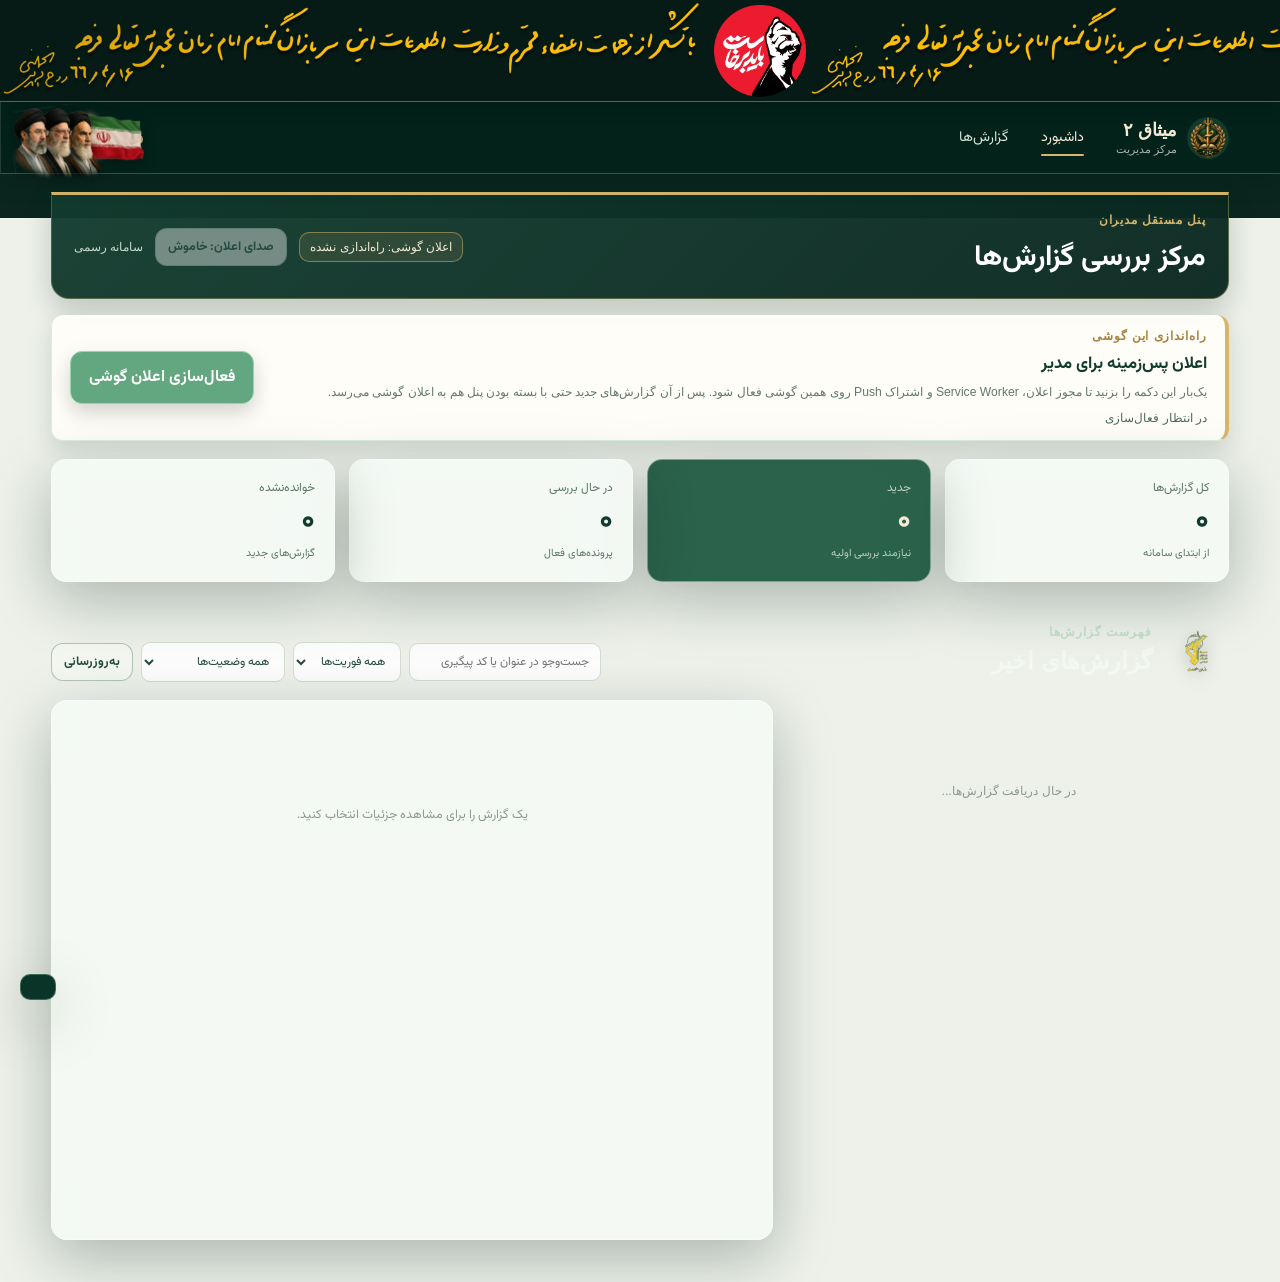
==== commit 6a792fc2: "Remove reports navigation number badge" ====
--- a/admin/index.html
+++ b/admin/index.html
@@ -1 +1 @@
-<!doctype html><html lang="fa" dir="rtl"><head><meta charset="utf-8"><meta name="viewport" content="width=device-width,initial-scale=1"><meta name="theme-color" content="#09271f"><title>میثاق ۲ | پنل مدیریت</title><link rel="manifest" href="../manifest-admin.webmanifest"><link rel="icon" type="image/png" sizes="64x64" href="../assets/favicon-64.png"><link rel="apple-touch-icon" sizes="192x192" href="../assets/mithaq2-icon-192.png"><link rel="preconnect" href="https://fonts.googleapis.com"><link rel="preconnect" href="https://fonts.gstatic.com" crossorigin><link href="https://fonts.googleapis.com/css2?family=Vazirmatn:wght@400;500;600;700;800&display=swap" rel="stylesheet"><link rel="stylesheet" href="../css/base.css?v=8"><link rel="stylesheet" href="../css/admin.css?v=9"></head><body class="admin-page"><div class="site-ticker" id="site-ticker" aria-label="نوار اطلاعیه"><div class="site-ticker-track"><img src="../assets/h-t.png" alt="اطلاعیه سامانه"><img src="../assets/h-t.png" alt="" aria-hidden="true"></div></div><div id="app-view" class="admin-layout"><aside class="admin-sidebar"><img class="admin-nav-flag" src="../assets/flag.png" alt="پرچم ایران"><div class="brand"><img class="header-emblem" src="../assets/mithaq2-icon-192.png" alt="نشان میثاق ۲"><span><strong>میثاق ۲</strong><small>مرکز مدیریت</small></span></div><p class="public-access-note">این پنل برای مدیران سامانه است.</p><nav><a class="nav-item active" href="#dashboard">داشبورد</a><a class="nav-item" href="#reports">گزارش‌ها <b id="nav-unread">۰</b></a></nav><div class="sidebar-footer"><span id="connection-dot" class="connection-dot"></span><span id="connection-label">در حال اتصال</span></div></aside><main class="admin-main"><header class="admin-header"><div><p class="eyebrow">پنل مستقل مدیران</p><h1>مرکز بررسی گزارش‌ها</h1></div><div class="header-actions"><span id="push-header-status" class="push-header-status">اعلان گوشی: راه‌اندازی نشده</span><button id="sound-toggle" class="button ghost small">صدای اعلان: خاموش</button><span class="admin-email">سامانه رسمی</span></div></header><section id="push-setup" class="push-setup-card"><div class="push-setup-copy"><p class="eyebrow">راه‌اندازی این گوشی</p><h2>اعلان پس‌زمینه برای مدیر</h2><p>یک‌بار این دکمه را بزنید تا مجوز اعلان، Service Worker و اشتراک Push روی همین گوشی فعال شود. پس از آن گزارش‌های جدید حتی با بسته بودن پنل هم به اعلان گوشی می‌رسد.</p><span id="push-status-text" class="push-status-text">در انتظار فعال‌سازی</span></div><button id="notification-toggle" class="button primary notification-button">فعال‌سازی اعلان گوشی</button></section><section id="dashboard" class="dashboard-section"><div class="stat-grid"><article class="stat-card"><span>کل گزارش‌ها</span><strong id="stat-total">۰</strong><small>از ابتدای سامانه</small></article><article class="stat-card accent"><span>جدید</span><strong id="stat-new">۰</strong><small>نیازمند بررسی اولیه</small></article><article class="stat-card"><span>در حال بررسی</span><strong id="stat-investigating">۰</strong><small>پرونده‌های فعال</small></article><article class="stat-card"><span>خوانده‌نشده</span><strong id="stat-unread">۰</strong><small>گزارش‌های جدید</small></article></div><div id="reports" class="section-toolbar"><div class="report-heading-shell"><img class="report-emblem" src="../assets/emblem-report.png" alt="نشان بخش گزارش"><div><p class="eyebrow">فهرست گزارش‌ها</p><h2>گزارش‌های اخیر</h2></div></div><div class="toolbar-controls"><input id="search-input" placeholder="جست‌وجو در عنوان یا کد پیگیری"><select id="urgency-filter"><option value="">همه فوریت‌ها</option><option value="عادی">عادی</option><option value="ضروری">ضروری</option><option value="فوری">فوری</option></select><select id="status-filter"><option value="">همه وضعیت‌ها</option><option value="new">جدید</option><option value="investigating">در حال بررسی</option><option value="needs_info">نیازمند اطلاعات بیشتر</option><option value="completed">تکمیل‌شده</option><option value="archived">بایگانی‌شده</option></select><button id="refresh-button" class="button ghost small">به‌روزرسانی</button></div></div><div class="reports-layout"><div id="reports-list" class="reports-list"><div class="empty-state">در حال دریافت گزارش‌ها...</div></div><section id="detail-panel" class="detail-panel"><div class="empty-state">یک گزارش را برای مشاهده جزئیات انتخاب کنید.</div></section></div></section></main></div><div id="toast" class="toast" role="status"></div><script type="module" src="../js/admin.js?v=11"></script></body></html>+<!doctype html><html lang="fa" dir="rtl"><head><meta charset="utf-8"><meta name="viewport" content="width=device-width,initial-scale=1"><meta name="theme-color" content="#09271f"><title>میثاق ۲ | پنل مدیریت</title><link rel="manifest" href="../manifest-admin.webmanifest"><link rel="icon" type="image/png" sizes="64x64" href="../assets/favicon-64.png"><link rel="apple-touch-icon" sizes="192x192" href="../assets/mithaq2-icon-192.png"><link rel="preconnect" href="https://fonts.googleapis.com"><link rel="preconnect" href="https://fonts.gstatic.com" crossorigin><link href="https://fonts.googleapis.com/css2?family=Vazirmatn:wght@400;500;600;700;800&display=swap" rel="stylesheet"><link rel="stylesheet" href="../css/base.css?v=8"><link rel="stylesheet" href="../css/admin.css?v=9"></head><body class="admin-page"><div class="site-ticker" id="site-ticker" aria-label="نوار اطلاعیه"><div class="site-ticker-track"><img src="../assets/h-t.png" alt="اطلاعیه سامانه"><img src="../assets/h-t.png" alt="" aria-hidden="true"></div></div><div id="app-view" class="admin-layout"><aside class="admin-sidebar"><img class="admin-nav-flag" src="../assets/flag.png" alt="پرچم ایران"><div class="brand"><img class="header-emblem" src="../assets/mithaq2-icon-192.png" alt="نشان میثاق ۲"><span><strong>میثاق ۲</strong><small>مرکز مدیریت</small></span></div><p class="public-access-note">این پنل برای مدیران سامانه است.</p><nav><a class="nav-item active" href="#dashboard">داشبورد</a><a class="nav-item" href="#reports">گزارش‌ها</a></nav><div class="sidebar-footer"><span id="connection-dot" class="connection-dot"></span><span id="connection-label">در حال اتصال</span></div></aside><main class="admin-main"><header class="admin-header"><div><p class="eyebrow">پنل مستقل مدیران</p><h1>مرکز بررسی گزارش‌ها</h1></div><div class="header-actions"><span id="push-header-status" class="push-header-status">اعلان گوشی: راه‌اندازی نشده</span><button id="sound-toggle" class="button ghost small">صدای اعلان: خاموش</button><span class="admin-email">سامانه رسمی</span></div></header><section id="push-setup" class="push-setup-card"><div class="push-setup-copy"><p class="eyebrow">راه‌اندازی این گوشی</p><h2>اعلان پس‌زمینه برای مدیر</h2><p>یک‌بار این دکمه را بزنید تا مجوز اعلان، Service Worker و اشتراک Push روی همین گوشی فعال شود. پس از آن گزارش‌های جدید حتی با بسته بودن پنل هم به اعلان گوشی می‌رسد.</p><span id="push-status-text" class="push-status-text">در انتظار فعال‌سازی</span></div><button id="notification-toggle" class="button primary notification-button">فعال‌سازی اعلان گوشی</button></section><section id="dashboard" class="dashboard-section"><div class="stat-grid"><article class="stat-card"><span>کل گزارش‌ها</span><strong id="stat-total">۰</strong><small>از ابتدای سامانه</small></article><article class="stat-card accent"><span>جدید</span><strong id="stat-new">۰</strong><small>نیازمند بررسی اولیه</small></article><article class="stat-card"><span>در حال بررسی</span><strong id="stat-investigating">۰</strong><small>پرونده‌های فعال</small></article><article class="stat-card"><span>خوانده‌نشده</span><strong id="stat-unread">۰</strong><small>گزارش‌های جدید</small></article></div><div id="reports" class="section-toolbar"><div class="report-heading-shell"><img class="report-emblem" src="../assets/emblem-report.png" alt="نشان بخش گزارش"><div><p class="eyebrow">فهرست گزارش‌ها</p><h2>گزارش‌های اخیر</h2></div></div><div class="toolbar-controls"><input id="search-input" placeholder="جست‌وجو در عنوان یا کد پیگیری"><select id="urgency-filter"><option value="">همه فوریت‌ها</option><option value="عادی">عادی</option><option value="ضروری">ضروری</option><option value="فوری">فوری</option></select><select id="status-filter"><option value="">همه وضعیت‌ها</option><option value="new">جدید</option><option value="investigating">در حال بررسی</option><option value="needs_info">نیازمند اطلاعات بیشتر</option><option value="completed">تکمیل‌شده</option><option value="archived">بایگانی‌شده</option></select><button id="refresh-button" class="button ghost small">به‌روزرسانی</button></div></div><div class="reports-layout"><div id="reports-list" class="reports-list"><div class="empty-state">در حال دریافت گزارش‌ها...</div></div><section id="detail-panel" class="detail-panel"><div class="empty-state">یک گزارش را برای مشاهده جزئیات انتخاب کنید.</div></section></div></section></main></div><div id="toast" class="toast" role="status"></div><script type="module" src="../js/admin.js?v=12"></script></body></html>
